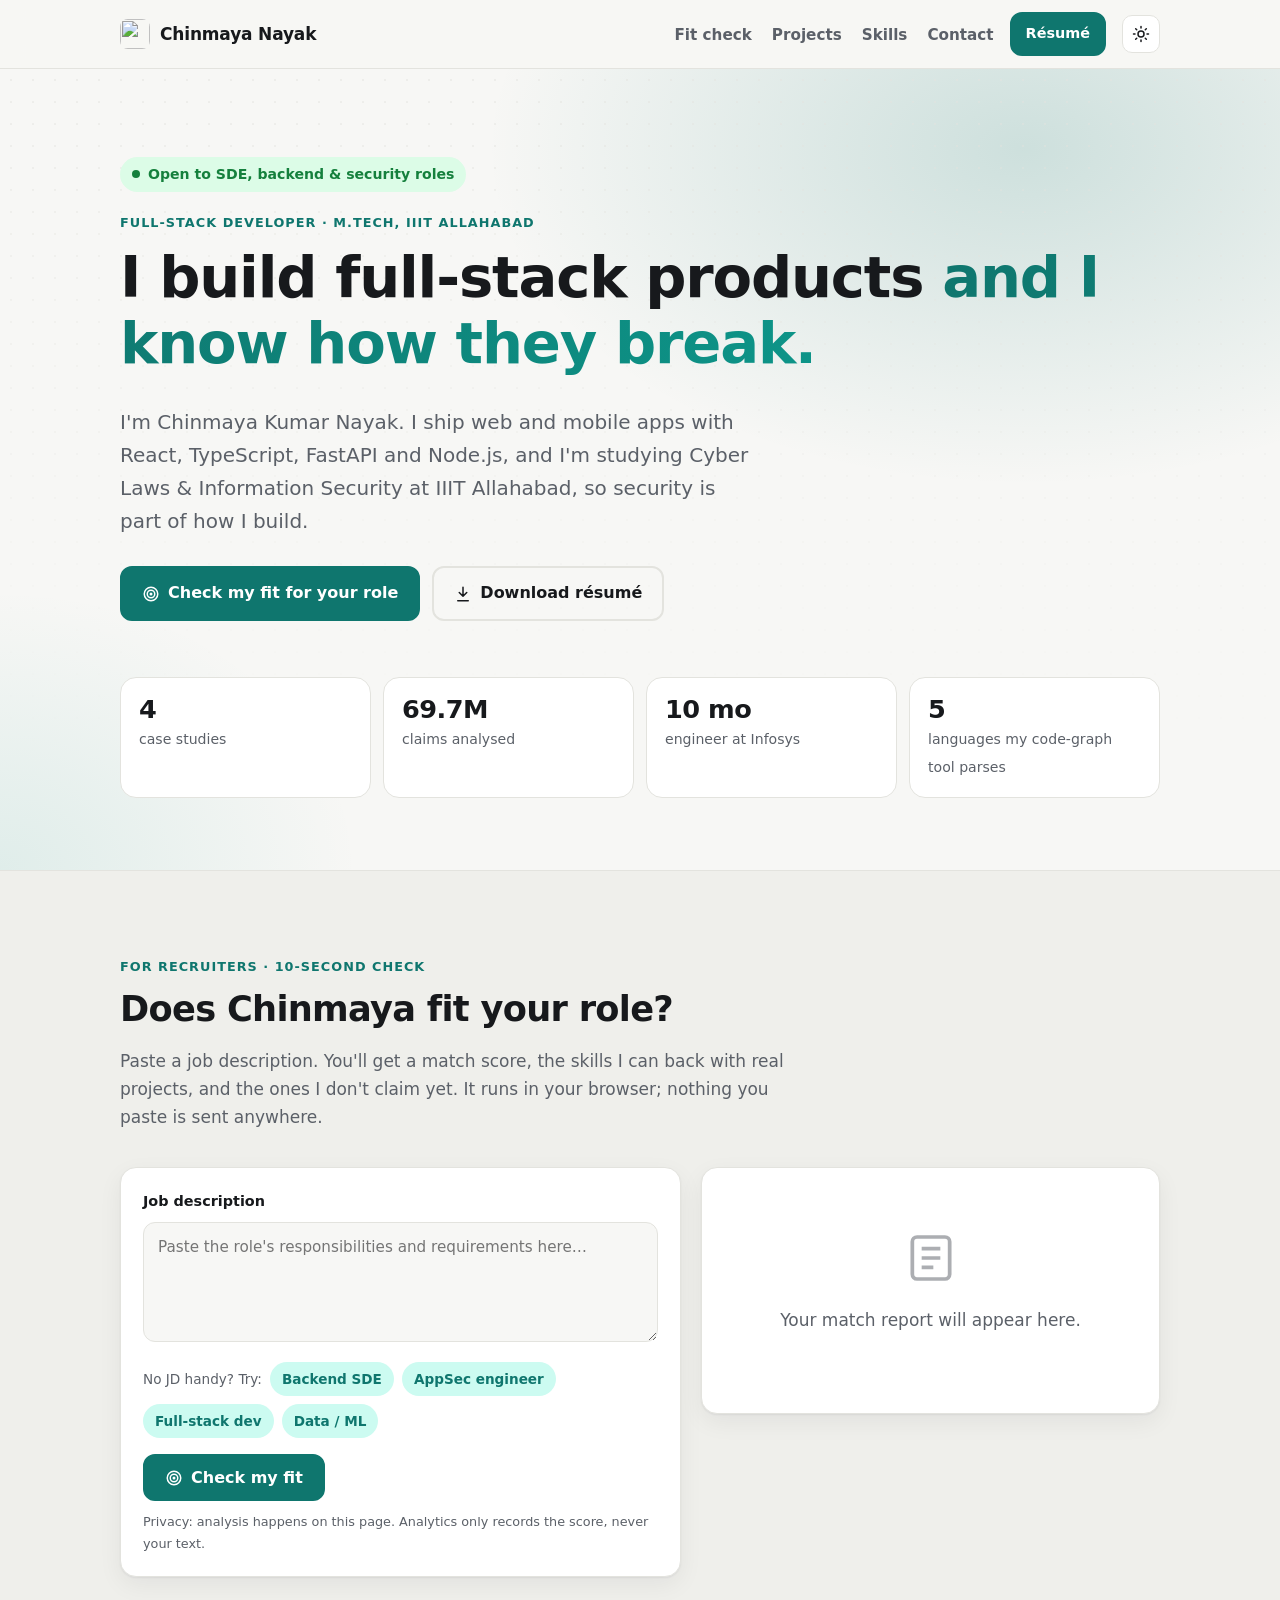
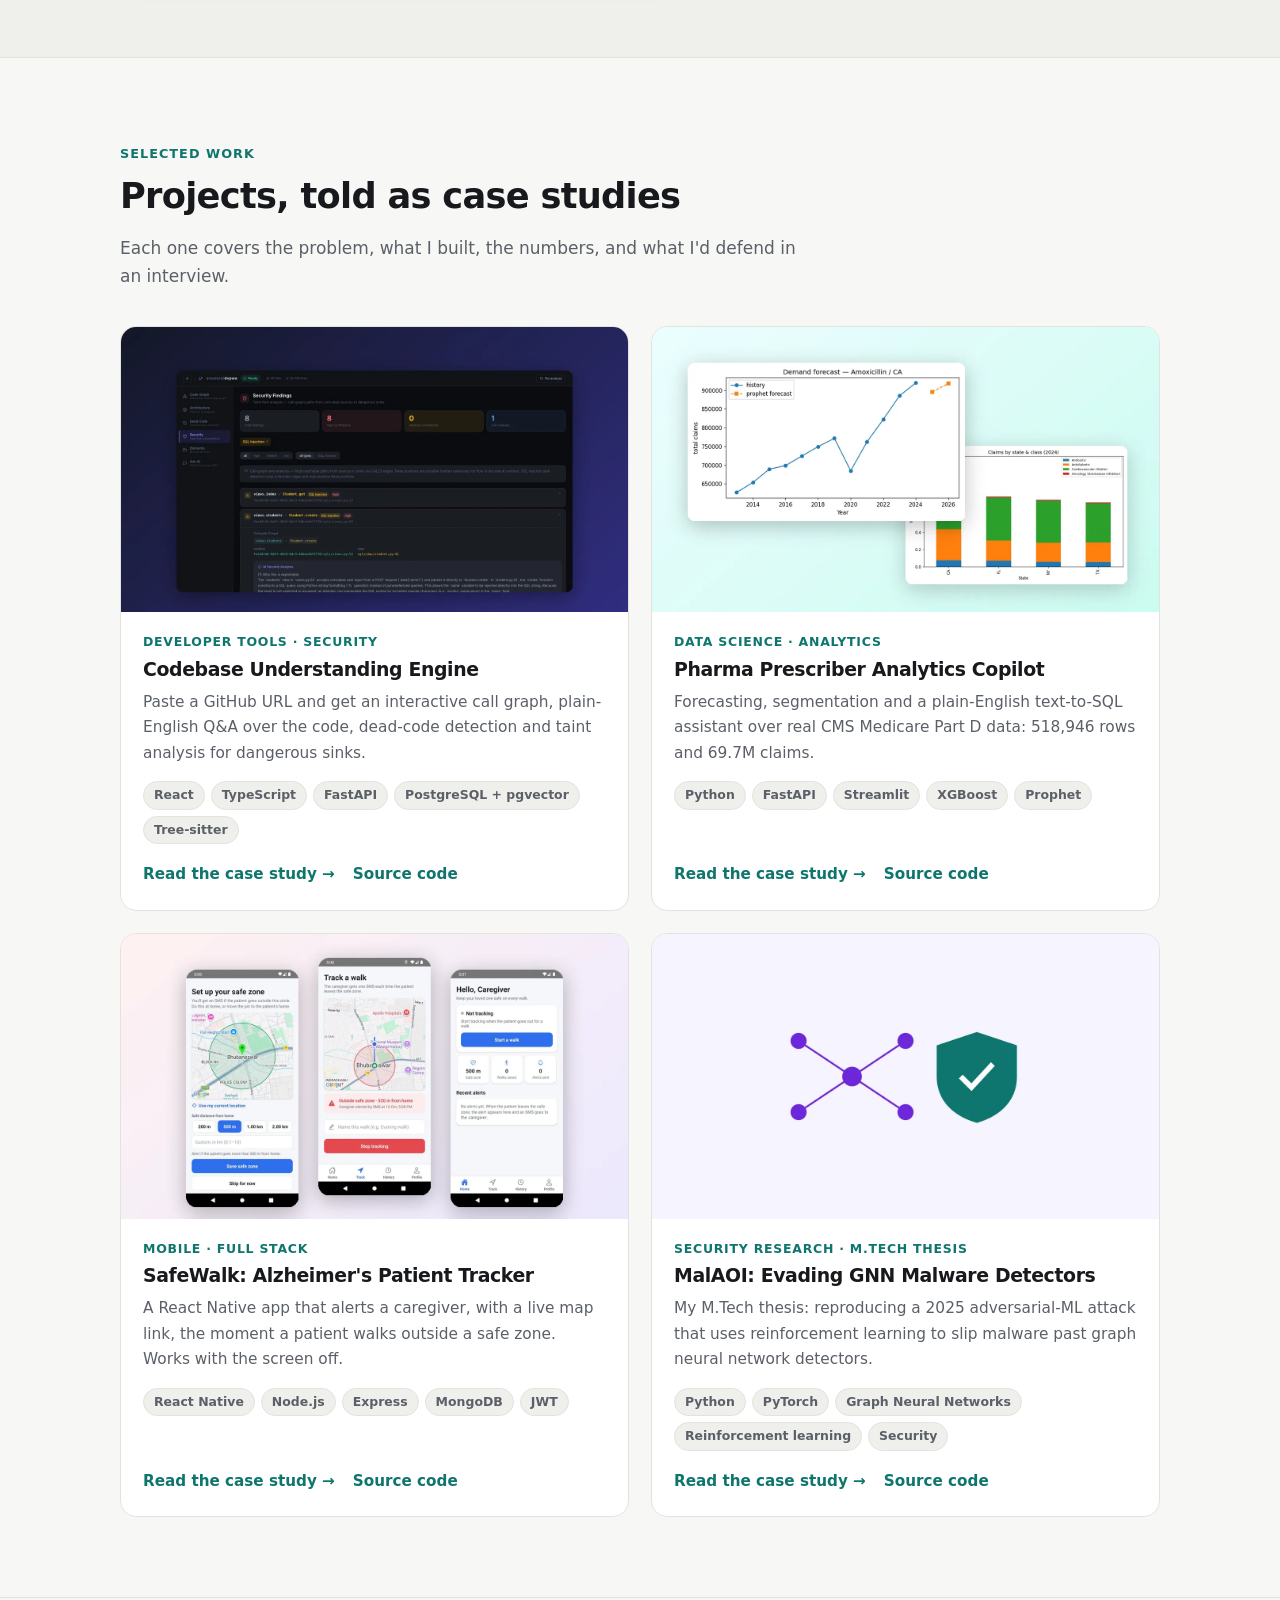
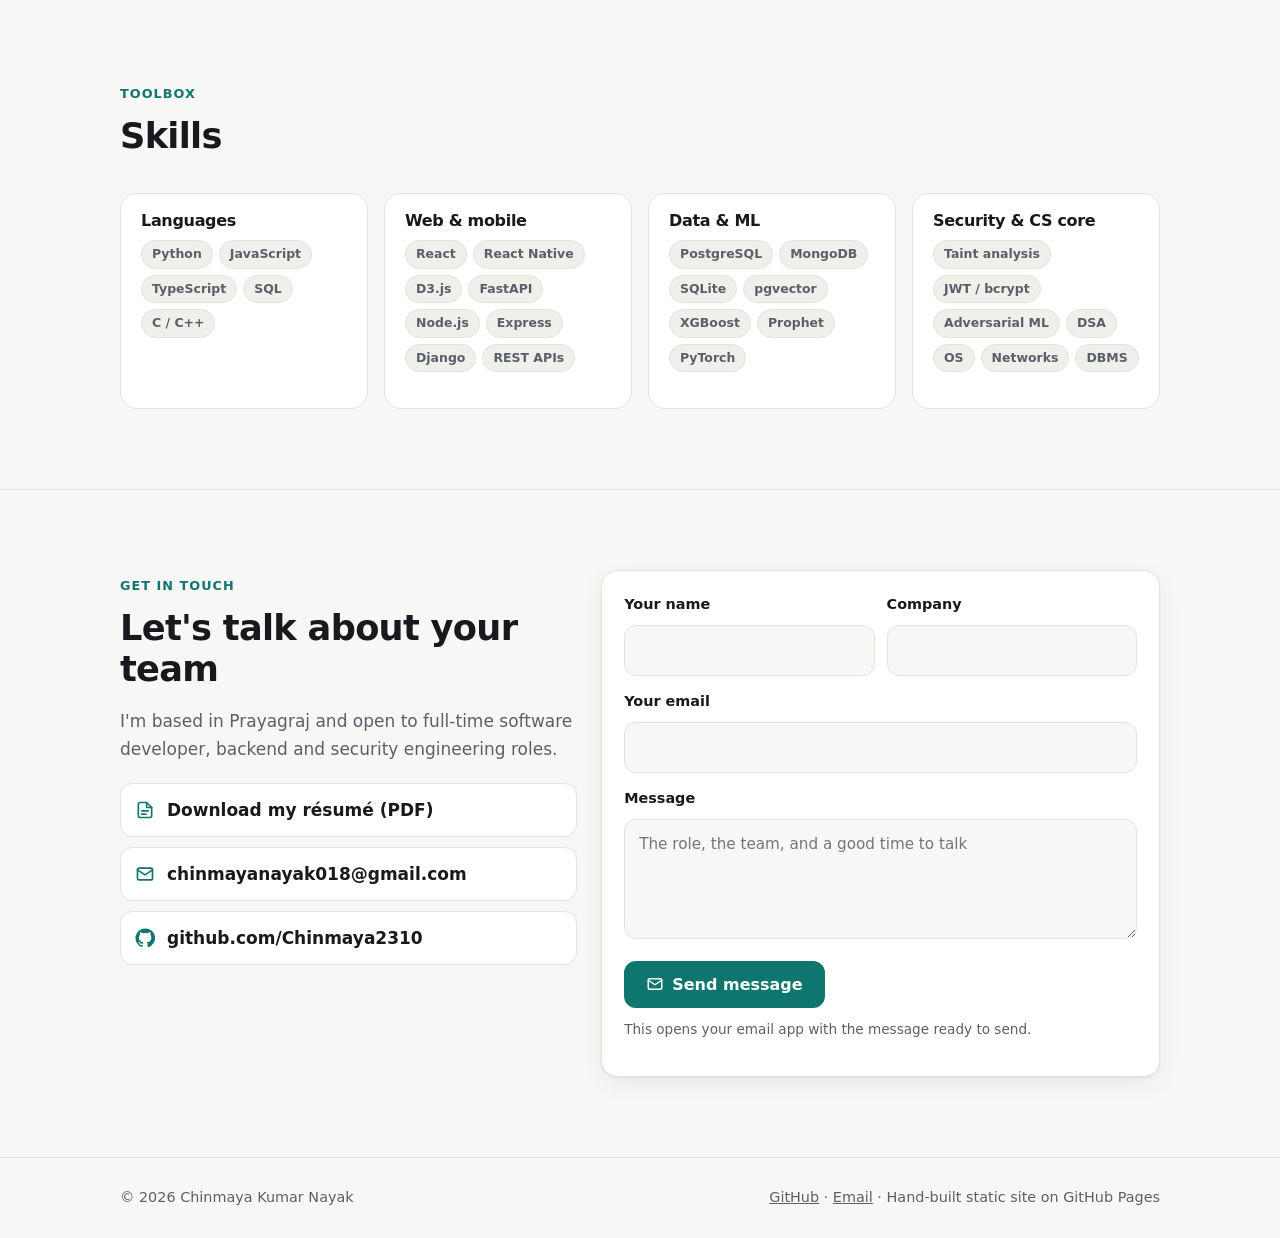
==== index.html @ 97cbc1ea "Redesign portfolio as a recruiting funnel: case studies, JD fit checker, résumé CTAs, GA4 events" ====
<!DOCTYPE html>
<html lang="en">
<head>
  <meta charset="UTF-8">
  <meta name="viewport" content="width=device-width, initial-scale=1">
  <title>Chinmaya Kumar Nayak | Full-Stack Developer (React, FastAPI) & Security Portfolio</title>
  <meta name="description" content="Portfolio of Chinmaya Kumar Nayak, full-stack developer and M.Tech (Information Security) student at IIIT Allahabad. Paste a job description to see how my skills match, then explore project case studies.">
  <meta name="author" content="Chinmaya Kumar Nayak">
  <meta name="robots" content="index, follow">
  <link rel="canonical" href="https://chinmaya2310.github.io/">
  <link rel="icon" href="/assets/favicon.svg" type="image/svg+xml">
  <meta name="theme-color" content="#0f766e">
  <meta property="og:type" content="profile">
  <meta property="og:site_name" content="Chinmaya Kumar Nayak">
  <meta property="og:title" content="Chinmaya Kumar Nayak | Full-Stack Developer (React, FastAPI) & Security Portfolio">
  <meta property="og:description" content="Portfolio of Chinmaya Kumar Nayak, full-stack developer and M.Tech (Information Security) student at IIIT Allahabad. Paste a job description to see how my skills match, then explore project case studies.">
  <meta property="og:url" content="https://chinmaya2310.github.io/">
  <meta property="og:image" content="https://chinmaya2310.github.io/assets/og-image.png">
  <meta property="og:image:width" content="1200">
  <meta property="og:image:height" content="630">
  <meta name="twitter:card" content="summary_large_image">
  <meta name="twitter:title" content="Chinmaya Kumar Nayak | Full-Stack Developer (React, FastAPI) & Security Portfolio">
  <meta name="twitter:description" content="Portfolio of Chinmaya Kumar Nayak, full-stack developer and M.Tech (Information Security) student at IIIT Allahabad. Paste a job description to see how my skills match, then explore project case studies.">
  <meta name="twitter:image" content="https://chinmaya2310.github.io/assets/og-image.png">
  <meta name="google-site-verification" content="30sAjotF1Gglg-_EVpD2LCbYcUsk-VZQFdx3HA7s4Ac">
  <script type="application/ld+json">{"@context": "https://schema.org", "@type": "Person", "@id": "https://chinmaya2310.github.io/#person", "name": "Chinmaya Kumar Nayak", "url": "https://chinmaya2310.github.io/", "image": "https://chinmaya2310.github.io/assets/og-image.png", "jobTitle": "Full-Stack Developer", "email": "mailto:chinmayanayak018@gmail.com", "alumniOf": [{"@type": "CollegeOrUniversity", "name": "Indian Institute of Information Technology, Allahabad"}, {"@type": "CollegeOrUniversity", "name": "New Horizon College of Engineering"}], "worksFor": {"@type": "Organization", "name": "Indian Institute of Information Technology, Allahabad"}, "knowsAbout": ["React", "TypeScript", "React Native", "FastAPI", "Node.js", "PostgreSQL", "MongoDB", "Information Security", "Application Security", "Machine Learning", "Time-series forecasting"], "sameAs": ["https://github.com/Chinmaya2310"]}</script>
  <script type="application/ld+json">{"@context": "https://schema.org", "@type": "WebSite", "name": "Chinmaya Kumar Nayak Portfolio", "url": "https://chinmaya2310.github.io/"}</script>
  <script type="application/ld+json">{"@context": "https://schema.org", "@type": "ItemList", "name": "Projects", "itemListElement": [{"@type": "ListItem", "position": 1, "url": "https://chinmaya2310.github.io/projects/codebase-understanding-engine/", "name": "Codebase Understanding Engine"}, {"@type": "ListItem", "position": 2, "url": "https://chinmaya2310.github.io/projects/pharma-prescriber-copilot/", "name": "Pharma Prescriber Analytics Copilot"}, {"@type": "ListItem", "position": 3, "url": "https://chinmaya2310.github.io/projects/safewalk-alzheimers-tracker/", "name": "SafeWalk: Alzheimer's Patient Tracker"}, {"@type": "ListItem", "position": 4, "url": "https://chinmaya2310.github.io/projects/malaoi-gnn-malware-evasion/", "name": "MalAOI: Evading GNN Malware Detectors"}]}</script>
  <script>try{var t=localStorage.getItem('theme');if(t)document.documentElement.dataset.theme=t}catch(e){}</script>
  <link rel="stylesheet" href="/assets/style.css">
  <!-- Google Analytics 4 -->
  <script async src="https://www.googletagmanager.com/gtag/js?id=G-G5MBDW1E1F"></script>
  <script>window.dataLayer=window.dataLayer||[];function gtag(){dataLayer.push(arguments);}gtag('js',new Date());gtag('config','G-G5MBDW1E1F');</script>
  <script src="/assets/main.js" defer></script>
</head>
<body>
  <a class="skip" href="#main">Skip to content</a>
  <header class="site-header">
    <nav aria-label="Main navigation">
      <a class="brand" href="/"><img src="/assets/avatar.svg" width="30" height="30" alt="">Chinmaya Nayak</a>
      <ul class="nav-links">
        <li><a href="/#fit">Fit check</a></li>
        <li><a href="/#projects">Projects</a></li>
        <li><a href="/#skills">Skills</a></li>
        <li><a href="/#contact">Contact</a></li>
      </ul>
      <a class="btn" href="/assets/Chinmaya_Nayak_Resume.pdf" download data-track="resume_header" style="padding:8px 14px;font-size:.9rem">Résumé</a>
      <button class="theme-toggle" type="button" aria-label="Switch between light and dark theme"><svg class="sun" viewBox="0 0 24 24" fill="none" stroke="currentColor" stroke-width="2" stroke-linecap="round" aria-hidden="true"><circle cx="12" cy="12" r="4"/><path d="M12 2v2M12 20v2M4.9 4.9l1.4 1.4M17.7 17.7l1.4 1.4M2 12h2M20 12h2M4.9 19.1l1.4-1.4M17.7 6.3l1.4-1.4"/></svg><svg class="moon" viewBox="0 0 24 24" fill="none" stroke="currentColor" stroke-width="2" stroke-linecap="round" stroke-linejoin="round" aria-hidden="true"><path d="M21 12.8A9 9 0 1 1 11.2 3a7 7 0 0 0 9.8 9.8z"/></svg></button>
    </nav>
  </header>

  <main id="main">
    <section class="hero">
      <div class="wrap">
        <span class="status">Open to SDE, backend &amp; security roles</span>
        <span class="eyebrow" style="display:block">Full-stack developer · M.Tech, IIIT Allahabad</span>
        <h1>I build full-stack products <span class="hl">and I know how they break.</span></h1>
        <p class="lead">I'm Chinmaya Kumar Nayak. I ship web and mobile apps with React, TypeScript, FastAPI and Node.js, and I'm studying Cyber Laws &amp; Information Security at IIIT Allahabad, so security is part of how I build.</p>
        <div class="cta-row">
          <a class="btn" href="#fit" data-track="cta_hero_fit"><svg viewBox="0 0 24 24" fill="none" stroke="currentColor" stroke-width="2" stroke-linecap="round" aria-hidden="true"><circle cx="12" cy="12" r="9"/><circle cx="12" cy="12" r="5"/><circle cx="12" cy="12" r="1"/></svg>Check my fit for your role</a>
          <a class="btn btn-ghost" href="/assets/Chinmaya_Nayak_Resume.pdf" download data-track="resume_hero"><svg viewBox="0 0 24 24" fill="none" stroke="currentColor" stroke-width="2" stroke-linecap="round" stroke-linejoin="round" aria-hidden="true"><path d="M12 3v12M7 10l5 5 5-5M5 21h14"/></svg>Download résumé</a>
        </div>
        <div class="stats">
          <div class="stat reveal"><b>4</b><span>case studies</span></div>
          <div class="stat reveal"><b>69.7M</b><span>claims analysed</span></div>
          <div class="stat reveal"><b>10 mo</b><span>engineer at Infosys</span></div>
          <div class="stat reveal"><b>5</b><span>languages my code-graph tool parses</span></div>
        </div>
      </div>
    </section>

    <section id="fit" class="section fit" aria-labelledby="fit-title">
      <div class="wrap">
        <div class="section-head reveal">
          <span class="eyebrow">For recruiters · 10-second check</span>
          <h2 id="fit-title">Does Chinmaya fit your role?</h2>
          <p>Paste a job description. You'll get a match score, the skills I can back with real projects, and the ones I don't claim yet. It runs in your browser; nothing you paste is sent anywhere.</p>
        </div>
        <div class="fit-box">
          <form id="fit-form" class="panel reveal">
            <label for="jd">Job description</label>
            <textarea id="jd" name="jd" placeholder="Paste the role's responsibilities and requirements here…"></textarea>
            <div class="samples"><span>No JD handy? Try:</span>
              <button type="button" class="chip-btn" data-sample="backend">Backend SDE</button>
              <button type="button" class="chip-btn" data-sample="security">AppSec engineer</button>
              <button type="button" class="chip-btn" data-sample="fullstack">Full-stack dev</button>
              <button type="button" class="chip-btn" data-sample="data">Data / ML</button>
            </div>
            <button class="btn" type="submit"><svg viewBox="0 0 24 24" fill="none" stroke="currentColor" stroke-width="2" stroke-linecap="round" aria-hidden="true"><circle cx="12" cy="12" r="9"/><circle cx="12" cy="12" r="5"/><circle cx="12" cy="12" r="1"/></svg>Check my fit</button>
            <p class="privacy">Privacy: analysis happens on this page. Analytics only records the score, never your text.</p>
          </form>
          <div id="fit-result" class="panel reveal" aria-live="polite">
            <div class="result-empty"><svg viewBox="0 0 24 24" fill="none" stroke="currentColor" stroke-width="1.6" aria-hidden="true"><rect x="4" y="3" width="16" height="18" rx="2"/><path d="M8 8h8M8 12h8M8 16h5"/></svg><p>Your match report will appear here.</p></div>
          </div>
        </div>
      </div>
    </section>

    <section id="projects" class="section" aria-labelledby="projects-title">
      <div class="wrap">
        <div class="section-head reveal">
          <span class="eyebrow">Selected work</span>
          <h2 id="projects-title">Projects, told as case studies</h2>
          <p>Each one covers the problem, what I built, the numbers, and what I'd defend in an interview.</p>
        </div>
        <div class="grid">
        <article class="card reveal">
          <a class="thumb" href="/projects/codebase-understanding-engine/" tabindex="-1" aria-hidden="true"><img src="/assets/img/cover-cue.webp" width="1280" height="720" loading="lazy" alt=""></a>
          <div class="body">
            <div class="kicker">Developer tools · Security</div>
            <h3><a href="/projects/codebase-understanding-engine/" style="color:inherit;text-decoration:none">Codebase Understanding Engine</a></h3>
            <p>Paste a GitHub URL and get an interactive call graph, plain-English Q&A over the code, dead-code detection and taint analysis for dangerous sinks.</p>
            <ul class="tags"><li>React</li><li>TypeScript</li><li>FastAPI</li><li>PostgreSQL + pgvector</li><li>Tree-sitter</li></ul>
            <div class="links">
              <a href="/projects/codebase-understanding-engine/" data-track="case_study_cue">Read the case study →</a>
              <a href="https://github.com/Chinmaya2310/Codebase-Understanding-Engine" rel="noopener" data-track="project_cue">Source code</a>
            </div>
          </div>
        </article>
        <article class="card reveal">
          <a class="thumb" href="/projects/pharma-prescriber-copilot/" tabindex="-1" aria-hidden="true"><img src="/assets/img/cover-pharma.webp" width="1280" height="720" loading="lazy" alt=""></a>
          <div class="body">
            <div class="kicker">Data science · Analytics</div>
            <h3><a href="/projects/pharma-prescriber-copilot/" style="color:inherit;text-decoration:none">Pharma Prescriber Analytics Copilot</a></h3>
            <p>Forecasting, segmentation and a plain-English text-to-SQL assistant over real CMS Medicare Part D data: 518,946 rows and 69.7M claims.</p>
            <ul class="tags"><li>Python</li><li>FastAPI</li><li>Streamlit</li><li>XGBoost</li><li>Prophet</li></ul>
            <div class="links">
              <a href="/projects/pharma-prescriber-copilot/" data-track="case_study_pharma">Read the case study →</a>
              <a href="https://github.com/Chinmaya2310/pharma-prescriber-copilot" rel="noopener" data-track="project_pharma">Source code</a>
            </div>
          </div>
        </article>
        <article class="card reveal">
          <a class="thumb" href="/projects/safewalk-alzheimers-tracker/" tabindex="-1" aria-hidden="true"><img src="/assets/img/cover-safewalk.webp" width="1280" height="720" loading="lazy" alt=""></a>
          <div class="body">
            <div class="kicker">Mobile · Full stack</div>
            <h3><a href="/projects/safewalk-alzheimers-tracker/" style="color:inherit;text-decoration:none">SafeWalk: Alzheimer's Patient Tracker</a></h3>
            <p>A React Native app that alerts a caregiver, with a live map link, the moment a patient walks outside a safe zone. Works with the screen off.</p>
            <ul class="tags"><li>React Native</li><li>Node.js</li><li>Express</li><li>MongoDB</li><li>JWT</li></ul>
            <div class="links">
              <a href="/projects/safewalk-alzheimers-tracker/" data-track="case_study_safewalk">Read the case study →</a>
              <a href="https://github.com/Chinmaya2310/AlzeimerPatientTracker" rel="noopener" data-track="project_safewalk">Source code</a>
            </div>
          </div>
        </article>
        <article class="card reveal">
          <a class="thumb" href="/projects/malaoi-gnn-malware-evasion/" tabindex="-1" aria-hidden="true"><img src="/assets/img/cover-malaoi.webp" width="1280" height="720" loading="lazy" alt=""></a>
          <div class="body">
            <div class="kicker">Security research · M.Tech thesis</div>
            <h3><a href="/projects/malaoi-gnn-malware-evasion/" style="color:inherit;text-decoration:none">MalAOI: Evading GNN Malware Detectors</a></h3>
            <p>My M.Tech thesis: reproducing a 2025 adversarial-ML attack that uses reinforcement learning to slip malware past graph neural network detectors.</p>
            <ul class="tags"><li>Python</li><li>PyTorch</li><li>Graph Neural Networks</li><li>Reinforcement learning</li><li>Security</li></ul>
            <div class="links">
              <a href="/projects/malaoi-gnn-malware-evasion/" data-track="case_study_malaoi">Read the case study →</a>
              <a href="https://github.com/Chinmaya2310/MalAOI-" rel="noopener" data-track="project_malaoi">Source code</a>
            </div>
          </div>
        </article>
        </div>
      </div>
    </section>

    <section id="skills" class="section" aria-labelledby="skills-title">
      <div class="wrap">
        <div class="section-head reveal">
          <span class="eyebrow">Toolbox</span>
          <h2 id="skills-title">Skills</h2>
        </div>
        <div class="skills">
          <div class="skill reveal"><h3>Languages</h3><ul class="tags"><li>Python</li><li>JavaScript</li><li>TypeScript</li><li>SQL</li><li>C / C++</li></ul></div>
          <div class="skill reveal"><h3>Web &amp; mobile</h3><ul class="tags"><li>React</li><li>React Native</li><li>D3.js</li><li>FastAPI</li><li>Node.js</li><li>Express</li><li>Django</li><li>REST APIs</li></ul></div>
          <div class="skill reveal"><h3>Data &amp; ML</h3><ul class="tags"><li>PostgreSQL</li><li>MongoDB</li><li>SQLite</li><li>pgvector</li><li>XGBoost</li><li>Prophet</li><li>PyTorch</li></ul></div>
          <div class="skill reveal"><h3>Security &amp; CS core</h3><ul class="tags"><li>Taint analysis</li><li>JWT / bcrypt</li><li>Adversarial ML</li><li>DSA</li><li>OS</li><li>Networks</li><li>DBMS</li></ul></div>
        </div>
      </div>
    </section>

    <section id="contact" class="section" aria-labelledby="contact-title">
      <div class="wrap contact-grid">
        <div class="reveal">
          <span class="eyebrow">Get in touch</span>
          <h2 id="contact-title">Let's talk about your team</h2>
          <p class="muted">I'm based in Prayagraj and open to full-time software developer, backend and security engineering roles.</p>
          <ul class="contact-list">
            <li><a href="/assets/Chinmaya_Nayak_Resume.pdf" download data-track="resume_contact"><svg viewBox="0 0 24 24" fill="none" stroke="currentColor" stroke-width="2" stroke-linecap="round" stroke-linejoin="round" aria-hidden="true"><path d="M14 3H6a2 2 0 0 0-2 2v14a2 2 0 0 0 2 2h12a2 2 0 0 0 2-2V9z"/><path d="M14 3v6h6M8 13h8M8 17h5"/></svg>Download my résumé (PDF)</a></li>
            <li><a href="mailto:chinmayanayak018@gmail.com" data-track="contact_email"><svg viewBox="0 0 24 24" fill="none" stroke="currentColor" stroke-width="2" stroke-linecap="round" stroke-linejoin="round" aria-hidden="true"><rect x="3" y="5" width="18" height="14" rx="2"/><path d="m3 7 9 6 9-6"/></svg>chinmayanayak018@gmail.com</a></li>
            <li><a href="https://github.com/Chinmaya2310" rel="noopener" data-track="contact_github"><svg viewBox="0 0 24 24" fill="currentColor" aria-hidden="true"><path d="M12 .5a11.5 11.5 0 0 0-3.6 22.4c.6.1.8-.3.8-.6v-2c-3.2.7-3.9-1.5-3.9-1.5-.5-1.3-1.3-1.7-1.3-1.7-1-.7.1-.7.1-.7 1.2.1 1.8 1.2 1.8 1.2 1 1.8 2.8 1.3 3.5 1 .1-.8.4-1.3.7-1.6-2.6-.3-5.3-1.3-5.3-5.7 0-1.3.5-2.3 1.2-3.1-.1-.3-.5-1.5.1-3.1 0 0 1-.3 3.2 1.2a11 11 0 0 1 5.8 0c2.2-1.5 3.2-1.2 3.2-1.2.6 1.6.2 2.8.1 3.1.8.8 1.2 1.9 1.2 3.1 0 4.4-2.7 5.4-5.3 5.7.4.4.8 1.1.8 2.2v3.2c0 .3.2.7.8.6A11.5 11.5 0 0 0 12 .5z"/></svg>github.com/Chinmaya2310</a></li>
          </ul>
        </div>
        <form id="contact-form" class="panel reveal">
          <div class="row">
            <div class="field"><label for="cf-name">Your name</label><input id="cf-name" name="name" autocomplete="name" required></div>
            <div class="field"><label for="cf-company">Company</label><input id="cf-company" name="company" autocomplete="organization"></div>
          </div>
          <div class="field"><label for="cf-email">Your email</label><input id="cf-email" name="email" type="email" autocomplete="email" required></div>
          <div class="field"><label for="cf-msg">Message</label><textarea id="cf-msg" name="message" required placeholder="The role, the team, and a good time to talk"></textarea></div>
          <button class="btn" type="submit"><svg viewBox="0 0 24 24" fill="none" stroke="currentColor" stroke-width="2" stroke-linecap="round" stroke-linejoin="round" aria-hidden="true"><rect x="3" y="5" width="18" height="14" rx="2"/><path d="m3 7 9 6 9-6"/></svg>Send message</button>
          <p class="form-note">This opens your email app with the message ready to send.</p>
          <p id="thanks" class="thanks">Thanks! Your email app should have opened. If it didn't, write to chinmayanayak018@gmail.com.</p>
        </form>
      </div>
    </section>
  </main>

  <footer class="site-footer">
    <div class="wrap">
      <span>&copy; 2026 Chinmaya Kumar Nayak</span>
      <span><a href="https://github.com/Chinmaya2310" rel="noopener" data-track="contact_github_footer">GitHub</a> · <a href="mailto:chinmayanayak018@gmail.com" data-track="contact_email_footer">Email</a> · Hand-built static site on GitHub Pages</span>
    </div>
  </footer>
</body>
</html>
---- assets/style.css ----
/* ---------- Tokens ---------- */
:root{
  --bg:#f7f7f5;--bg-2:#efefeb;--fg:#17191c;--muted:#5b6068;--card:#ffffff;--line:#e3e3de;
  --accent:#0f766e;--accent-2:#0d9488;--accent-soft:#ccfbf1;--accent-fg:#ffffff;
  --good:#15803d;--good-soft:#dcfce7;--warn:#b45309;--warn-soft:#fef3c7;
  --shadow:0 1px 2px rgba(16,24,40,.06),0 8px 24px rgba(16,24,40,.06);
  --radius:16px;--max:1080px;
  color-scheme:light;
}
@media (prefers-color-scheme:dark){
  :root:not([data-theme="light"]){
    --bg:#0d1012;--bg-2:#14181b;--fg:#eef1f2;--muted:#9aa3a8;--card:#161b1e;--line:#262d31;
    --accent:#2dd4bf;--accent-2:#5eead4;--accent-soft:#0f3a36;--accent-fg:#042f2e;
    --good:#4ade80;--good-soft:#12301e;--warn:#fbbf24;--warn-soft:#3a2a0c;
    --shadow:0 1px 2px rgba(0,0,0,.4),0 8px 24px rgba(0,0,0,.35);
    color-scheme:dark;
  }
}
:root[data-theme="dark"]{
  --bg:#0d1012;--bg-2:#14181b;--fg:#eef1f2;--muted:#9aa3a8;--card:#161b1e;--line:#262d31;
  --accent:#2dd4bf;--accent-2:#5eead4;--accent-soft:#0f3a36;--accent-fg:#042f2e;
  --good:#4ade80;--good-soft:#12301e;--warn:#fbbf24;--warn-soft:#3a2a0c;
  --shadow:0 1px 2px rgba(0,0,0,.4),0 8px 24px rgba(0,0,0,.35);
  color-scheme:dark;
}

/* ---------- Base ---------- */
*{box-sizing:border-box}
html{scroll-behavior:smooth;scroll-padding-top:72px}
body{margin:0;background:var(--bg);color:var(--fg);font:17px/1.65 ui-sans-serif,system-ui,-apple-system,"Segoe UI",Roboto,sans-serif;-webkit-font-smoothing:antialiased;overflow-x:hidden}
img{max-width:100%;height:auto;display:block}
a{color:var(--accent)}
h1,h2,h3{line-height:1.15;letter-spacing:-.02em;margin:0 0 .5em}
h1{font-size:clamp(2.1rem,6vw,3.6rem);font-weight:800}
h2{font-size:clamp(1.6rem,3.6vw,2.2rem);font-weight:750}
h3{font-size:1.18rem;font-weight:700}
p{margin:0 0 1em}
.skip{position:absolute;left:-999px}.skip:focus{left:16px;top:8px;background:var(--card);padding:8px;z-index:99}
.wrap{max-width:var(--max);margin:auto;padding:0 20px}
.eyebrow{display:inline-block;font-size:.8rem;font-weight:700;letter-spacing:.08em;text-transform:uppercase;color:var(--accent);margin-bottom:12px}
.muted{color:var(--muted)}

/* ---------- Header ---------- */
.site-header{position:sticky;top:0;z-index:20;background:color-mix(in srgb,var(--bg) 82%,transparent);backdrop-filter:saturate(1.4) blur(12px);-webkit-backdrop-filter:saturate(1.4) blur(12px);border-bottom:1px solid var(--line)}
.site-header nav{max-width:var(--max);margin:auto;padding:12px 20px;display:flex;align-items:center;gap:16px}
.brand{font-weight:800;text-decoration:none;color:var(--fg);letter-spacing:-.01em;margin-right:auto;display:flex;align-items:center;gap:10px}
.brand img{width:30px;height:30px;border-radius:8px}
.nav-links{list-style:none;margin:0;padding:0;display:flex;gap:4px 20px;flex-wrap:wrap}
.nav-links a{text-decoration:none;color:var(--muted);font-weight:550;font-size:.95rem}
.nav-links a:hover{color:var(--fg)}
.theme-toggle{border:1px solid var(--line);background:var(--card);color:var(--fg);width:38px;height:38px;border-radius:10px;cursor:pointer;display:grid;place-items:center;flex:none}
.theme-toggle svg{width:18px;height:18px}
.theme-toggle .moon{display:none}
:root[data-theme="dark"] .theme-toggle .sun{display:none}
:root[data-theme="dark"] .theme-toggle .moon{display:block}
@media (max-width:720px){.nav-links{display:none}}

/* ---------- Buttons ---------- */
.btn{display:inline-flex;align-items:center;gap:8px;padding:12px 20px;border-radius:12px;background:var(--accent);color:var(--accent-fg);text-decoration:none;font-weight:650;font-size:1rem;border:2px solid var(--accent);cursor:pointer;transition:transform .15s ease,box-shadow .15s ease;font-family:inherit}
.btn:hover{transform:translateY(-1px);box-shadow:var(--shadow)}
.btn-ghost{background:transparent;color:var(--fg);border-color:var(--line)}
.btn-ghost:hover{border-color:var(--accent);color:var(--accent)}
.btn svg{width:18px;height:18px}

/* ---------- Hero ---------- */
.hero{position:relative;padding:88px 0 72px;overflow:hidden}
.hero::before{content:"";position:absolute;inset:0;z-index:-1;
  background:radial-gradient(60% 60% at 80% 10%,color-mix(in srgb,var(--accent) 18%,transparent),transparent 70%),
             radial-gradient(40% 50% at 0% 100%,color-mix(in srgb,var(--accent-2) 10%,transparent),transparent 70%);}
.hero::after{content:"";position:absolute;inset:0;z-index:-1;opacity:.5;
  background-image:radial-gradient(var(--line) 1px,transparent 1px);background-size:22px 22px;
  -webkit-mask-image:linear-gradient(to bottom,#000,transparent 85%);mask-image:linear-gradient(to bottom,#000,transparent 85%)}
.hero h1 .hl{background:linear-gradient(90deg,var(--accent),var(--accent-2));-webkit-background-clip:text;background-clip:text;color:transparent}
.hero .lead{font-size:clamp(1.05rem,2.2vw,1.25rem);color:var(--muted);max-width:640px;margin-bottom:28px}
.cta-row{display:flex;flex-wrap:wrap;gap:12px}
.status{display:inline-flex;align-items:center;gap:8px;font-size:.88rem;font-weight:600;color:var(--good);background:var(--good-soft);padding:6px 12px;border-radius:999px;margin-bottom:20px}
.status::before{content:"";width:8px;height:8px;border-radius:50%;background:currentColor;box-shadow:0 0 0 0 currentColor;animation:pulse 2s infinite}
@keyframes pulse{0%{box-shadow:0 0 0 0 color-mix(in srgb,var(--good) 60%,transparent)}70%{box-shadow:0 0 0 8px transparent}100%{box-shadow:0 0 0 0 transparent}}
.stats{display:grid;grid-template-columns:repeat(4,1fr);gap:12px;margin-top:56px}
.stat{background:var(--card);border:1px solid var(--line);border-radius:var(--radius);padding:16px 18px}
.stat b{display:block;font-size:1.6rem;letter-spacing:-.02em;line-height:1.2}
.stat span{font-size:.88rem;color:var(--muted)}
@media (max-width:720px){.stats{grid-template-columns:repeat(2,1fr)}.hero{padding:56px 0 48px}}

/* ---------- Sections ---------- */
.section{padding:80px 0;border-top:1px solid var(--line)}
.section-head{max-width:680px;margin-bottom:36px}
.section-head p{color:var(--muted)}

/* ---------- Fit checker ---------- */
.fit{background:var(--bg-2)}
.fit-box{display:grid;grid-template-columns:1.1fr .9fr;gap:20px;align-items:start}
@media (max-width:860px){.fit-box{grid-template-columns:1fr}}
.panel{background:var(--card);border:1px solid var(--line);border-radius:var(--radius);padding:22px;box-shadow:var(--shadow)}
.panel label{font-weight:650;display:block;margin-bottom:8px}
textarea,input{width:100%;font:inherit;font-size:.95rem;color:var(--fg);background:var(--bg);border:1px solid var(--line);border-radius:12px;padding:12px 14px;resize:vertical}
textarea:focus,input:focus{outline:2px solid var(--accent);outline-offset:1px;border-color:transparent}
textarea{min-height:220px}
.samples{display:flex;flex-wrap:wrap;gap:8px;margin:12px 0 16px;align-items:center}
.samples span{font-size:.85rem;color:var(--muted)}
.chip-btn{font:inherit;font-size:.85rem;font-weight:600;background:var(--accent-soft);color:var(--accent);border:0;border-radius:999px;padding:6px 12px;cursor:pointer}
.chip-btn:hover{filter:brightness(.96)}
.result-empty{color:var(--muted);text-align:center;padding:40px 12px}
.result-empty svg{width:56px;height:56px;margin:0 auto 12px;opacity:.5}
.score{display:flex;align-items:center;gap:18px;margin-bottom:18px}
.ring{--p:0;width:108px;height:108px;border-radius:50%;flex:none;display:grid;place-items:center;
  background:conic-gradient(var(--accent) calc(var(--p)*1%),var(--line) 0);transition:--p 1s}
.ring::before{content:attr(data-label);width:84px;height:84px;border-radius:50%;background:var(--card);display:grid;place-items:center;font-size:1.6rem;font-weight:800;letter-spacing:-.02em}
.score h3{margin:0 0 4px}
.score p{margin:0;color:var(--muted);font-size:.95rem}
.match-list{list-style:none;padding:0;margin:0 0 14px;display:grid;gap:8px}
.match-list li{border:1px solid var(--line);border-radius:12px;padding:10px 12px;font-size:.92rem}
.match-list b{color:var(--good)}
.match-list a{font-weight:600;text-decoration:none}
.chips{display:flex;flex-wrap:wrap;gap:6px;margin:6px 0 16px}
.chip{font-size:.8rem;font-weight:600;padding:4px 10px;border-radius:999px;background:var(--warn-soft);color:var(--warn)}
.fit-cta{border-top:1px solid var(--line);padding-top:16px;display:flex;flex-wrap:wrap;gap:10px;align-items:center}
.fit-cta p{width:100%;margin:0 0 4px;font-weight:600}
.privacy{font-size:.8rem;color:var(--muted);margin:10px 0 0}

/* ---------- Project cards ---------- */
.grid{display:grid;grid-template-columns:repeat(2,1fr);gap:22px}
@media (max-width:760px){.grid{grid-template-columns:1fr}}
.card{background:var(--card);border:1px solid var(--line);border-radius:var(--radius);overflow:hidden;display:flex;flex-direction:column;transition:transform .2s ease,box-shadow .2s ease,border-color .2s}
.card:hover{transform:translateY(-3px);box-shadow:var(--shadow);border-color:color-mix(in srgb,var(--accent) 40%,var(--line))}
.card .thumb{aspect-ratio:16/9;overflow:hidden;background:var(--bg-2)}
.card .thumb img{width:100%;height:100%;object-fit:cover;transition:transform .5s ease}
.card:hover .thumb img{transform:scale(1.03)}
.card .body{padding:20px 22px 22px;display:flex;flex-direction:column;flex:1}
.card .kicker{font-size:.78rem;font-weight:700;color:var(--accent);text-transform:uppercase;letter-spacing:.06em;margin-bottom:6px}
.card p{color:var(--muted);font-size:.96rem}
.tags{display:flex;flex-wrap:wrap;gap:6px;margin:0 0 18px;padding:0;list-style:none}
.tags li{font-size:.78rem;font-weight:600;background:var(--bg-2);border:1px solid var(--line);border-radius:999px;padding:3px 10px;color:var(--muted)}
.card .links{margin-top:auto;display:flex;gap:18px;flex-wrap:wrap;font-weight:650;font-size:.95rem}
.card .links a{text-decoration:none}
.card .links a:hover{text-decoration:underline}

/* ---------- Skills ---------- */
.skills{display:grid;grid-template-columns:repeat(auto-fit,minmax(230px,1fr));gap:16px}
.skill{background:var(--card);border:1px solid var(--line);border-radius:var(--radius);padding:18px 20px}
.skill h3{font-size:1rem;margin-bottom:10px}

/* ---------- Contact ---------- */
.contact-grid{display:grid;grid-template-columns:.9fr 1.1fr;gap:24px;align-items:start}
@media (max-width:860px){.contact-grid{grid-template-columns:1fr}}
.contact-list{list-style:none;padding:0;margin:20px 0 0;display:grid;gap:10px}
.contact-list a{display:flex;align-items:center;gap:12px;text-decoration:none;color:var(--fg);font-weight:600;background:var(--card);border:1px solid var(--line);border-radius:12px;padding:12px 14px}
.contact-list a:hover{border-color:var(--accent)}
.contact-list svg{width:20px;height:20px;color:var(--accent);flex:none}
form .row{display:grid;grid-template-columns:1fr 1fr;gap:12px}
@media (max-width:520px){form .row{grid-template-columns:1fr}}
form label{font-size:.9rem;font-weight:600;display:block;margin:0 0 6px}
form .field{margin-bottom:14px}
form textarea{min-height:120px}
.form-note{font-size:.85rem;color:var(--muted);margin-top:10px}
.thanks{display:none;background:var(--good-soft);color:var(--good);border-radius:12px;padding:12px 14px;font-weight:600;margin-top:12px}

/* ---------- Footer ---------- */
.site-footer{border-top:1px solid var(--line);color:var(--muted);font-size:.9rem;padding:28px 0}
.site-footer .wrap{display:flex;flex-wrap:wrap;gap:8px 24px;justify-content:space-between}
.site-footer a{color:var(--muted)}

/* ---------- Case study pages ---------- */
.crumbs{font-size:.88rem;color:var(--muted);padding-top:28px}
.crumbs a{color:var(--muted);text-decoration:none}.crumbs a:hover{color:var(--accent)}
.cs-hero{padding:28px 0 36px}
.cs-hero .lead{font-size:1.2rem;color:var(--muted);max-width:720px}
.facts{display:grid;grid-template-columns:repeat(auto-fit,minmax(170px,1fr));gap:12px;margin:28px 0 0}
.facts div{background:var(--card);border:1px solid var(--line);border-radius:12px;padding:12px 14px}
.facts dt{font-size:.78rem;text-transform:uppercase;letter-spacing:.06em;color:var(--muted);font-weight:700}
.facts dd{margin:2px 0 0;font-weight:600}
.cs-cover{border-radius:var(--radius);overflow:hidden;border:1px solid var(--line);box-shadow:var(--shadow);margin-bottom:12px}
.prose{max-width:740px}
.prose h2{font-size:1.55rem;margin-top:52px}
.prose ul{padding-left:1.2em}.prose li{margin-bottom:.4em}
.prose code{font-size:.88em;background:var(--bg-2);border:1px solid var(--line);padding:1px 6px;border-radius:6px}
figure{margin:28px 0}
figure img{border-radius:12px;border:1px solid var(--line);background:#fff}
figcaption{font-size:.88rem;color:var(--muted);margin-top:8px}
.phones{display:grid;grid-template-columns:repeat(3,1fr);gap:14px}
.phones img{border-radius:18px}
.numbers{display:grid;grid-template-columns:repeat(auto-fit,minmax(150px,1fr));gap:12px;margin:20px 0}
.numbers div{background:var(--accent-soft);border-radius:12px;padding:14px 16px}
.numbers b{display:block;font-size:1.5rem;color:var(--accent);letter-spacing:-.02em}
.numbers span{font-size:.85rem;color:var(--fg)}
.callout{background:var(--card);border:1px solid var(--line);border-left:4px solid var(--accent);border-radius:12px;padding:14px 18px;margin:20px 0}
.cs-cta{margin:64px 0 24px;background:linear-gradient(135deg,var(--accent),var(--accent-2));color:var(--accent-fg);border-radius:20px;padding:32px}
.cs-cta h2{margin:0 0 8px;font-size:1.6rem}
.cs-cta p{opacity:.9}
.cs-cta .btn{background:var(--accent-fg);color:var(--accent);border-color:var(--accent-fg)}
.cs-cta .btn-ghost{background:transparent;color:var(--accent-fg);border-color:color-mix(in srgb,var(--accent-fg) 50%,transparent)}
.pager{display:grid;grid-template-columns:1fr 1fr;gap:14px;margin:24px 0 64px}
.pager a{background:var(--card);border:1px solid var(--line);border-radius:12px;padding:14px 16px;text-decoration:none;color:var(--fg);font-weight:650}
.pager a span{display:block;font-size:.8rem;color:var(--muted);font-weight:600}
.pager a:last-child{text-align:right}
.pager a:hover{border-color:var(--accent)}

/* ---------- Reveal on scroll ---------- */
.js .reveal{opacity:0;transform:translateY(18px);transition:opacity .6s ease,transform .6s ease}
.js .reveal.in{opacity:1;transform:none}
@media (prefers-reduced-motion:reduce){
  html{scroll-behavior:auto}
  .js .reveal{opacity:1;transform:none;transition:none}
  .status::before{animation:none}
  .card,.card .thumb img,.btn{transition:none}
}
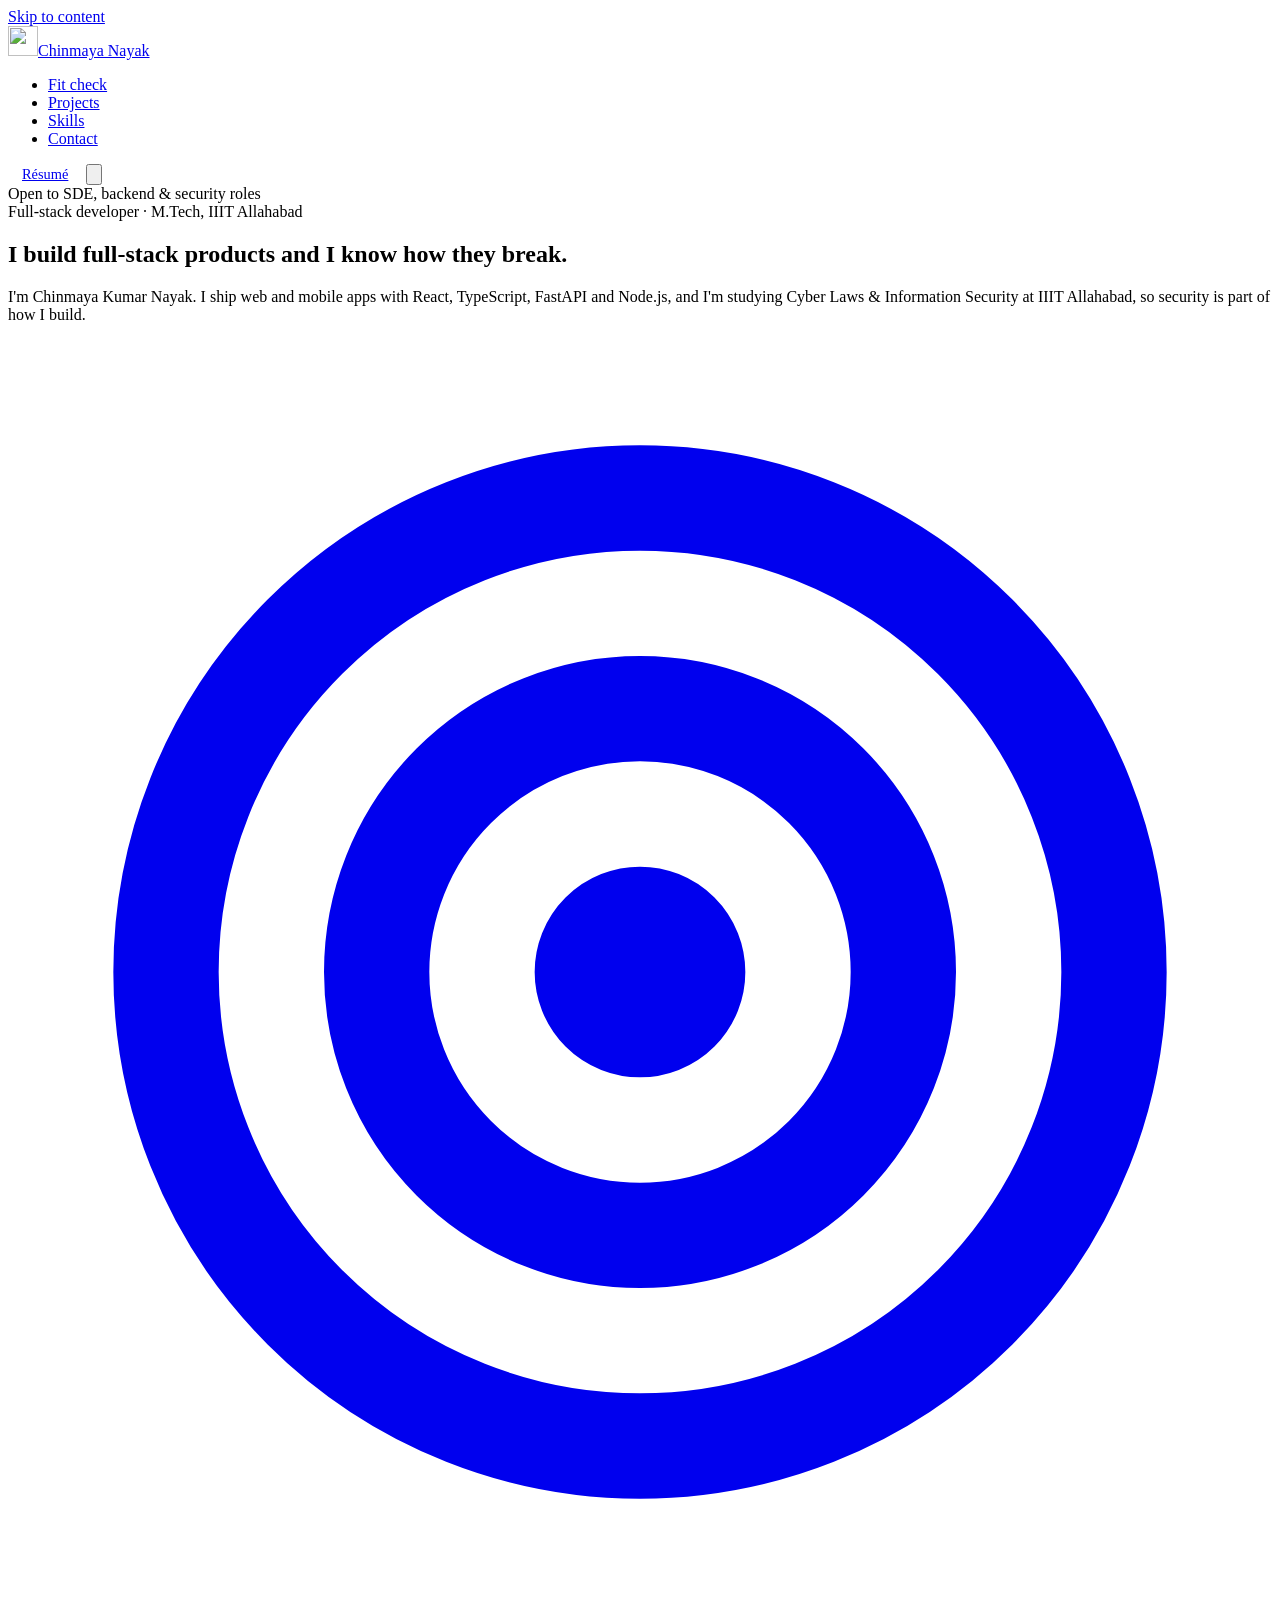
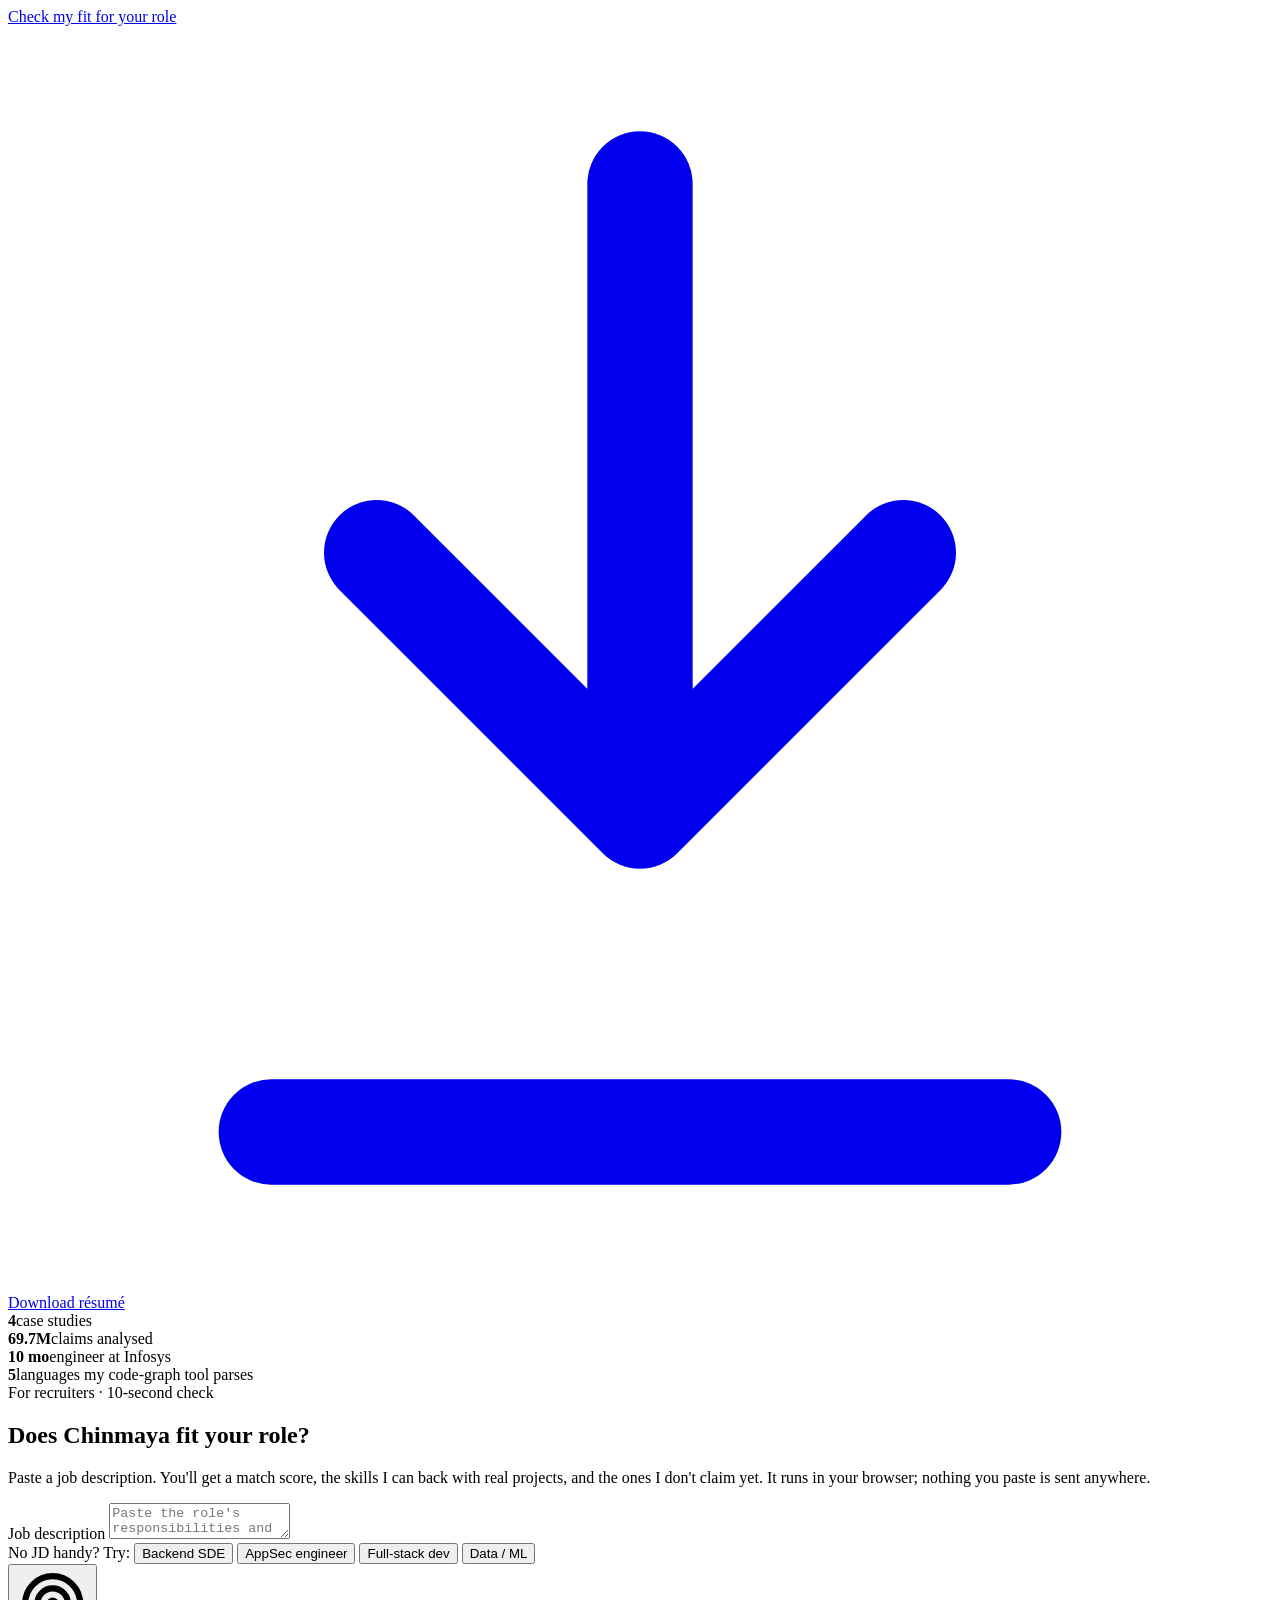
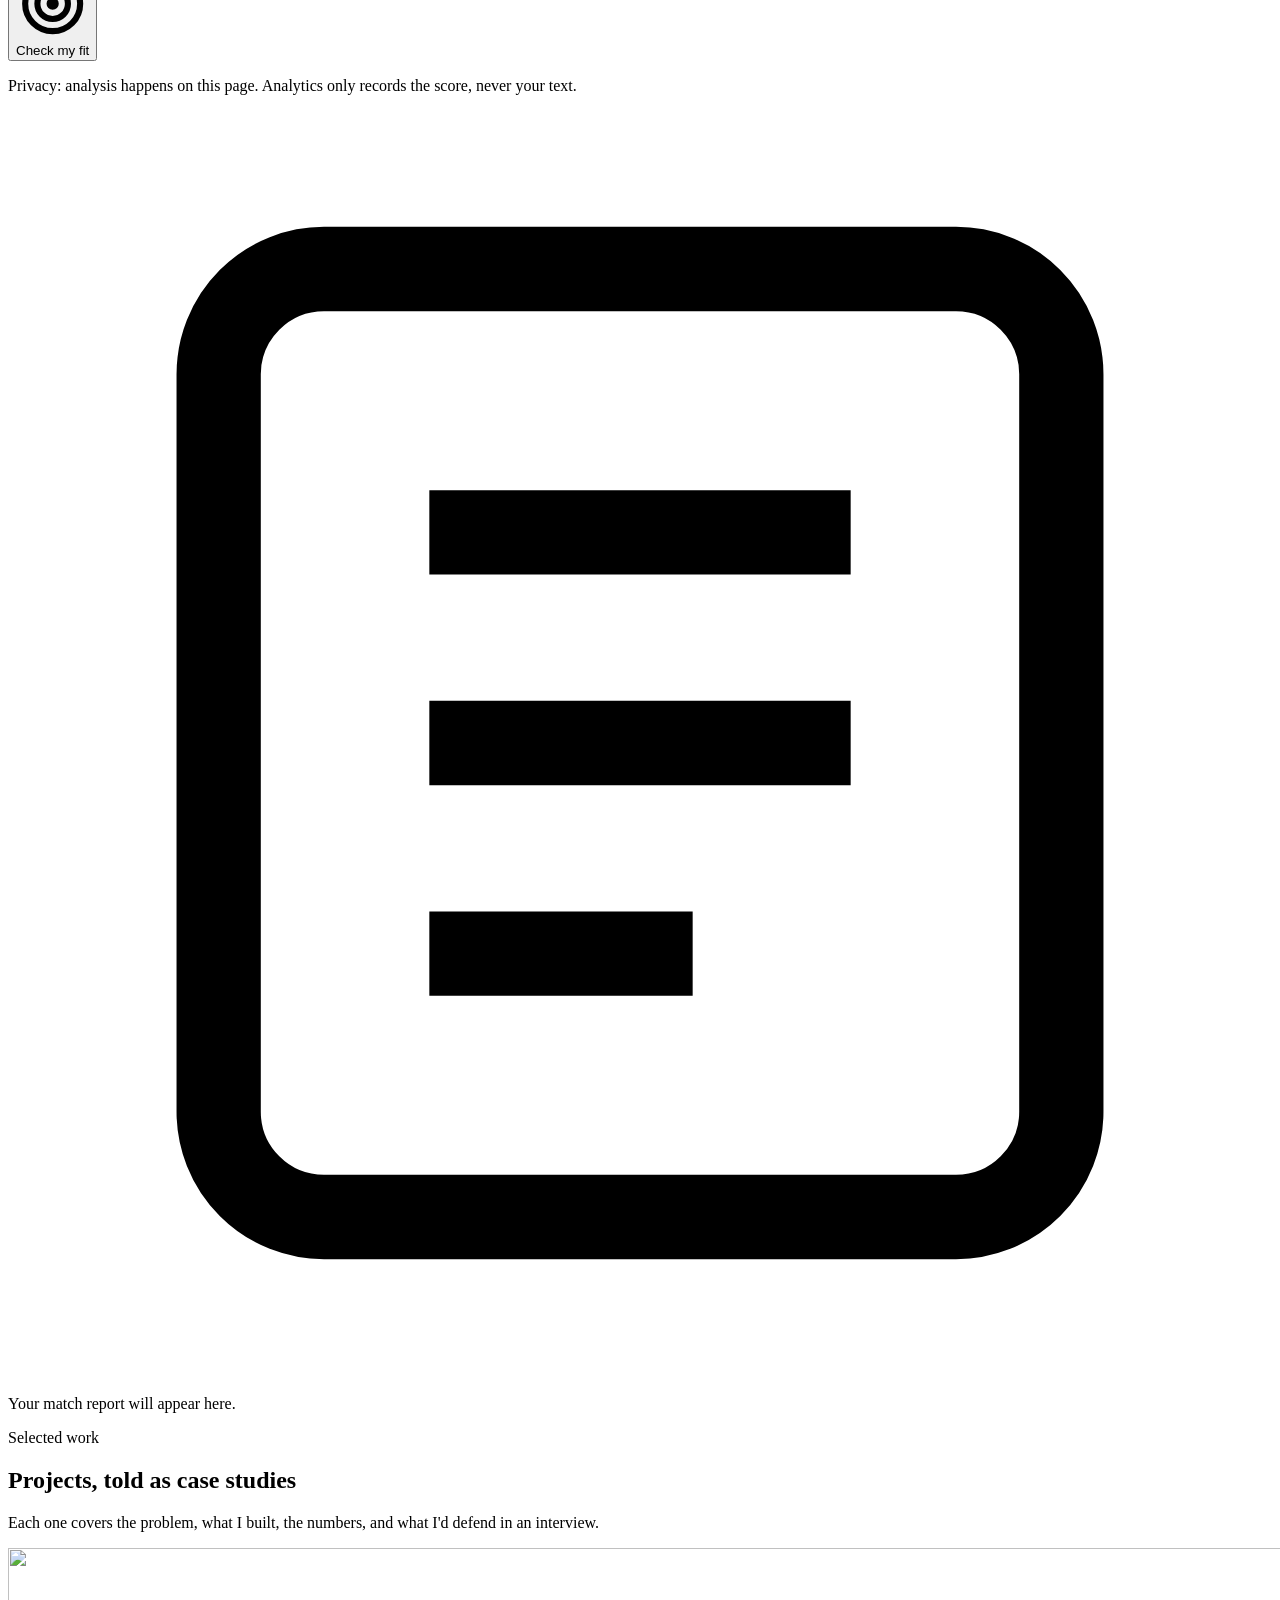
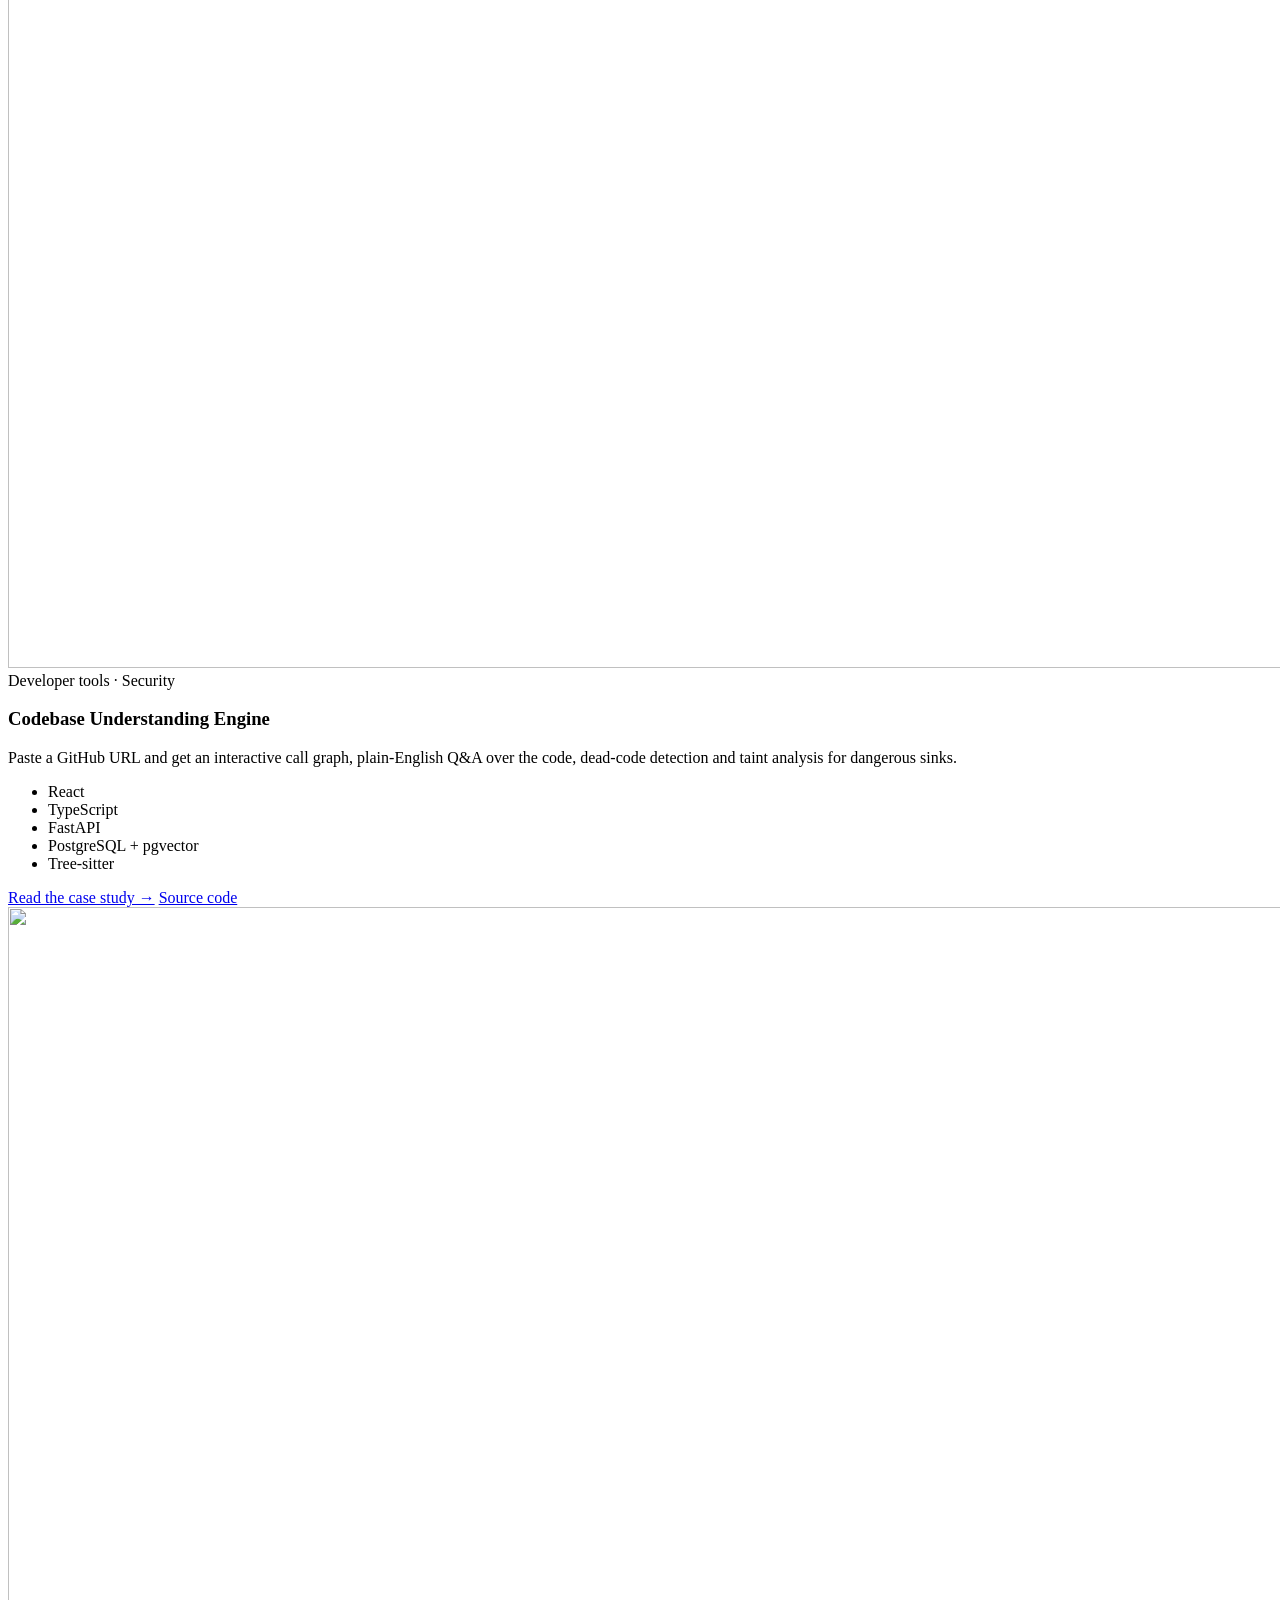
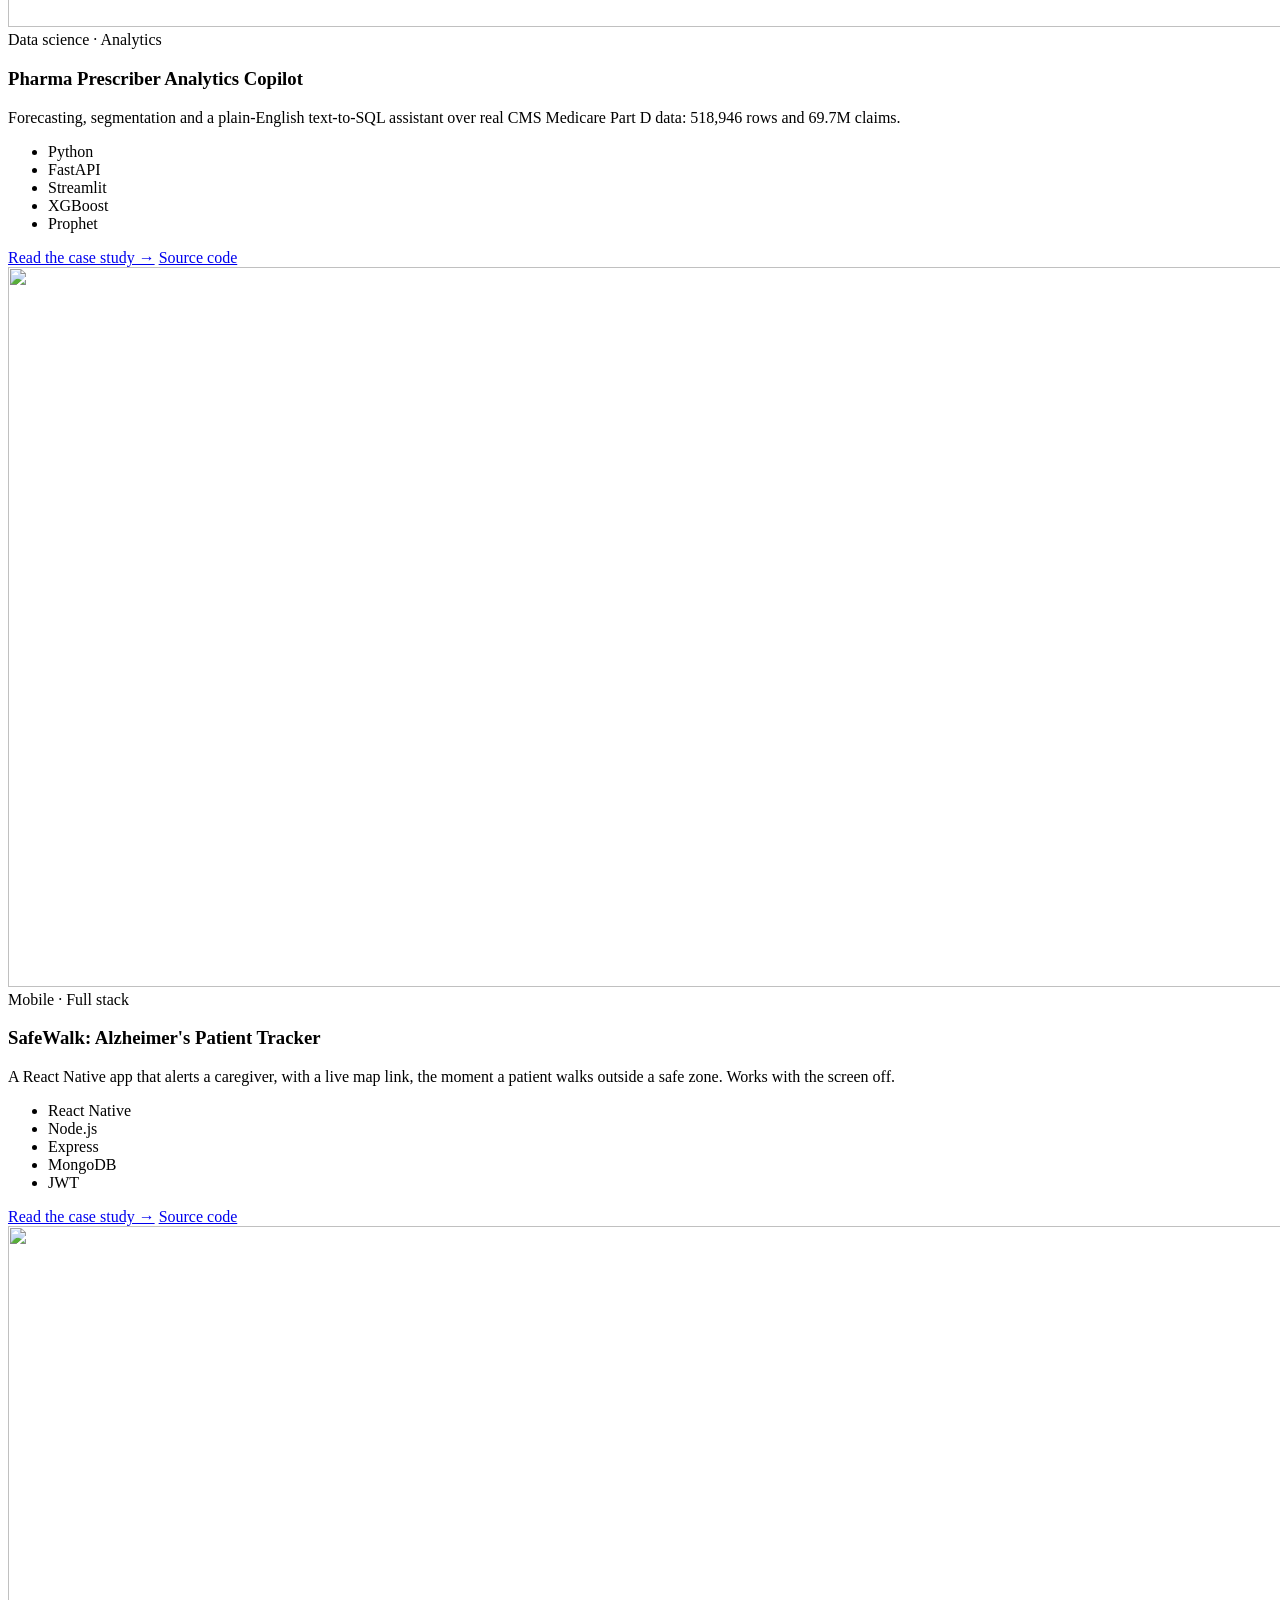
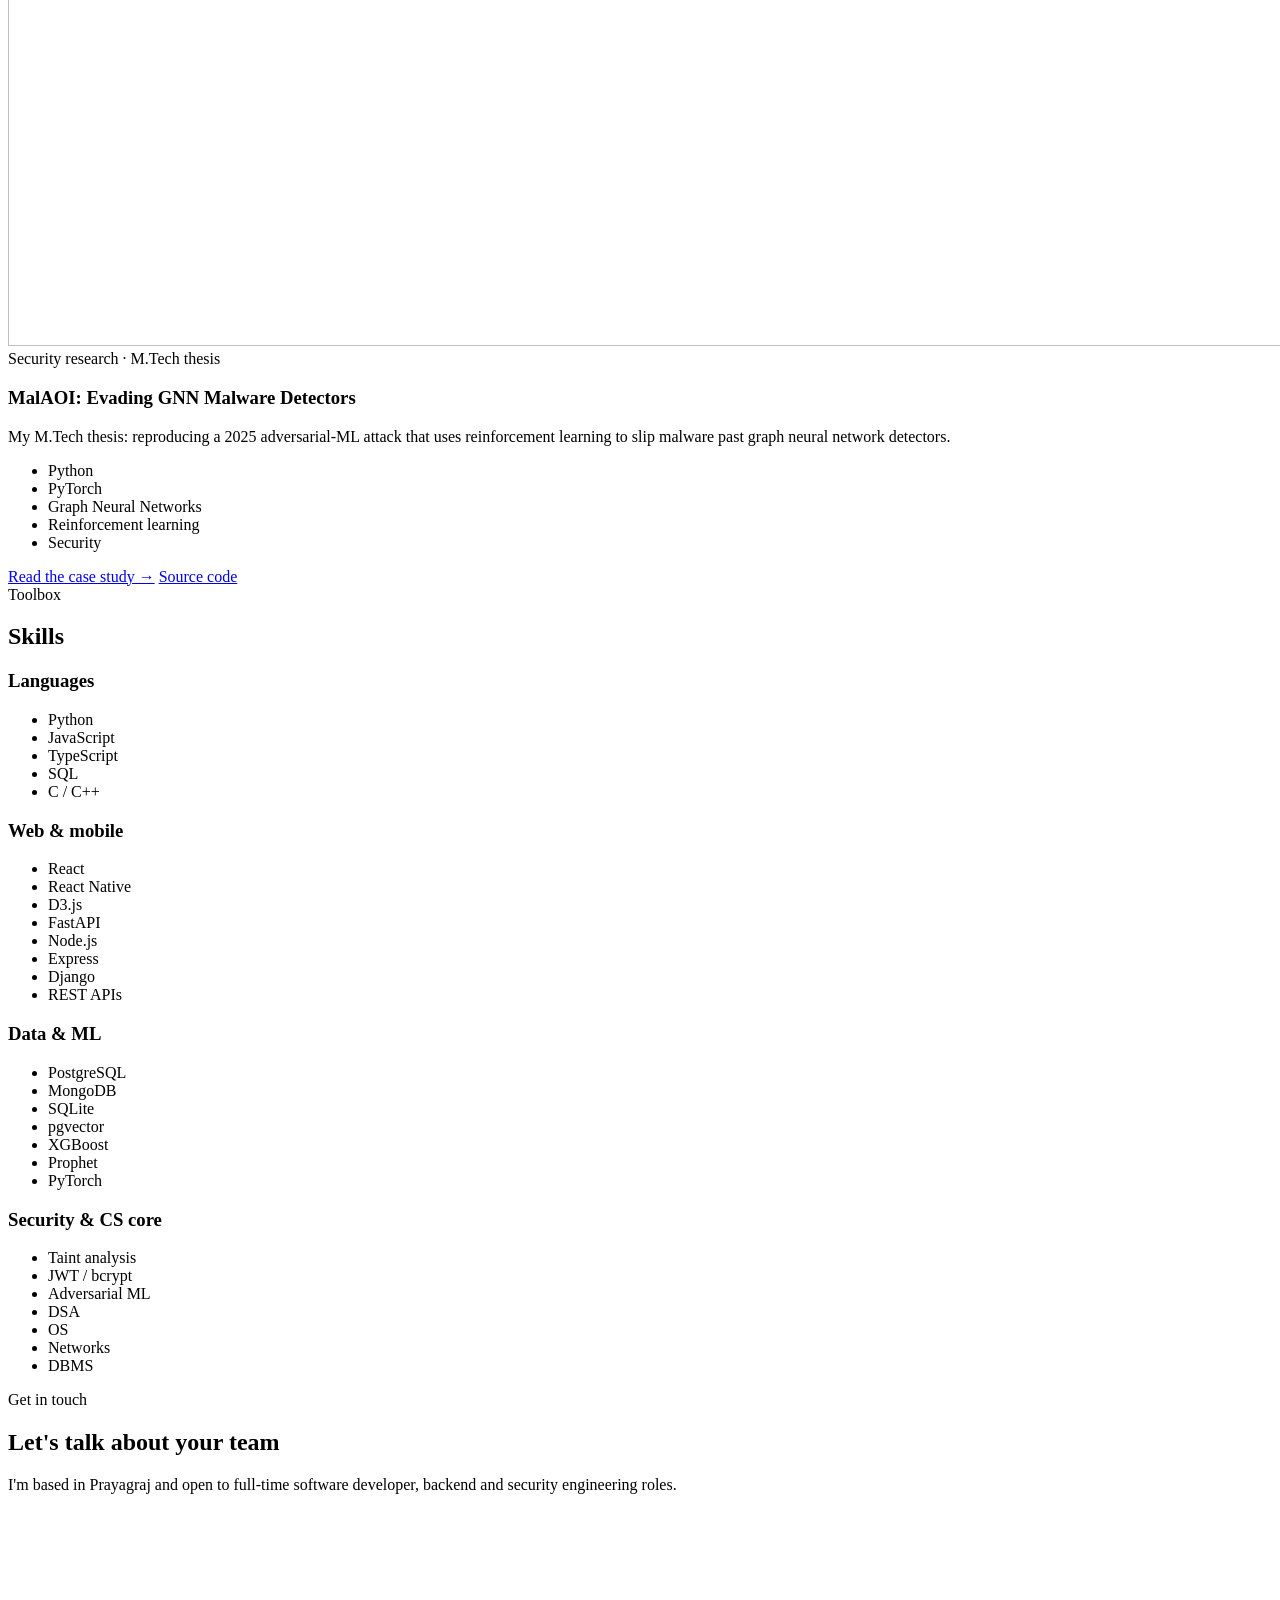
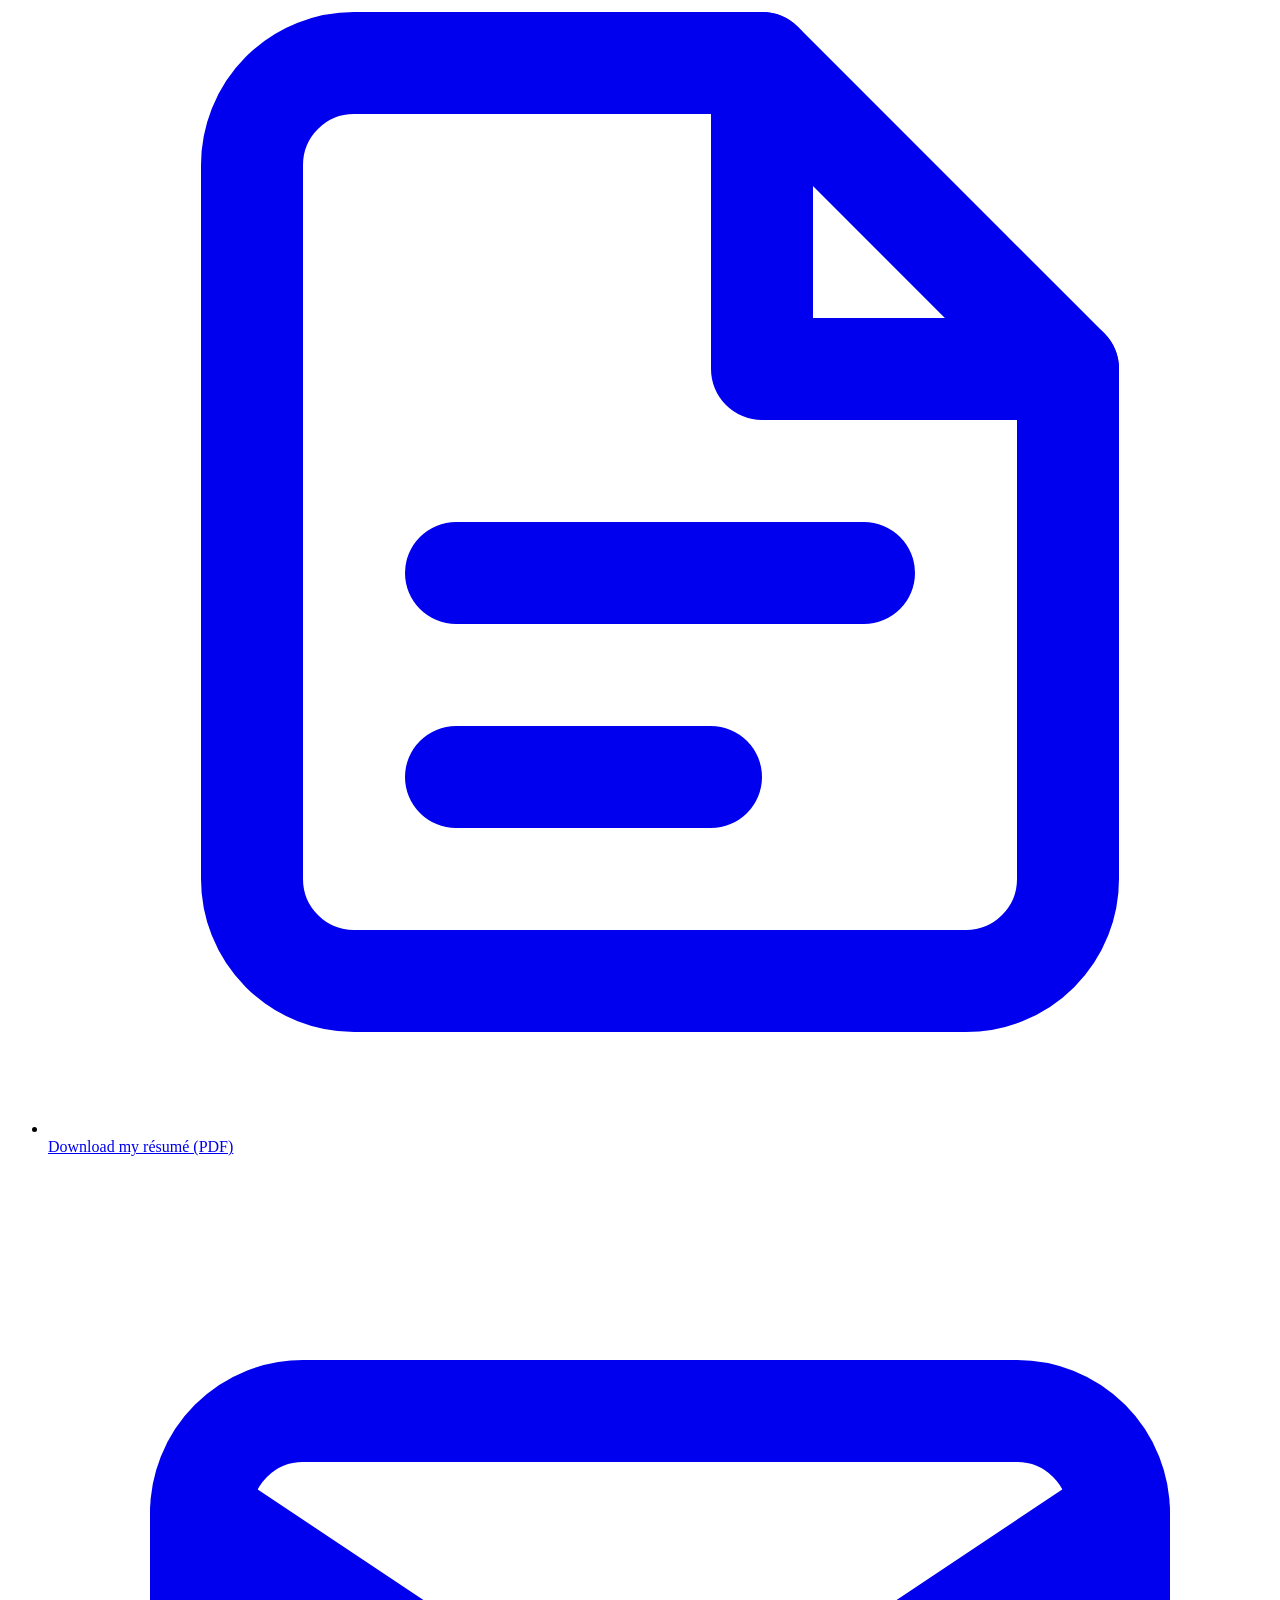
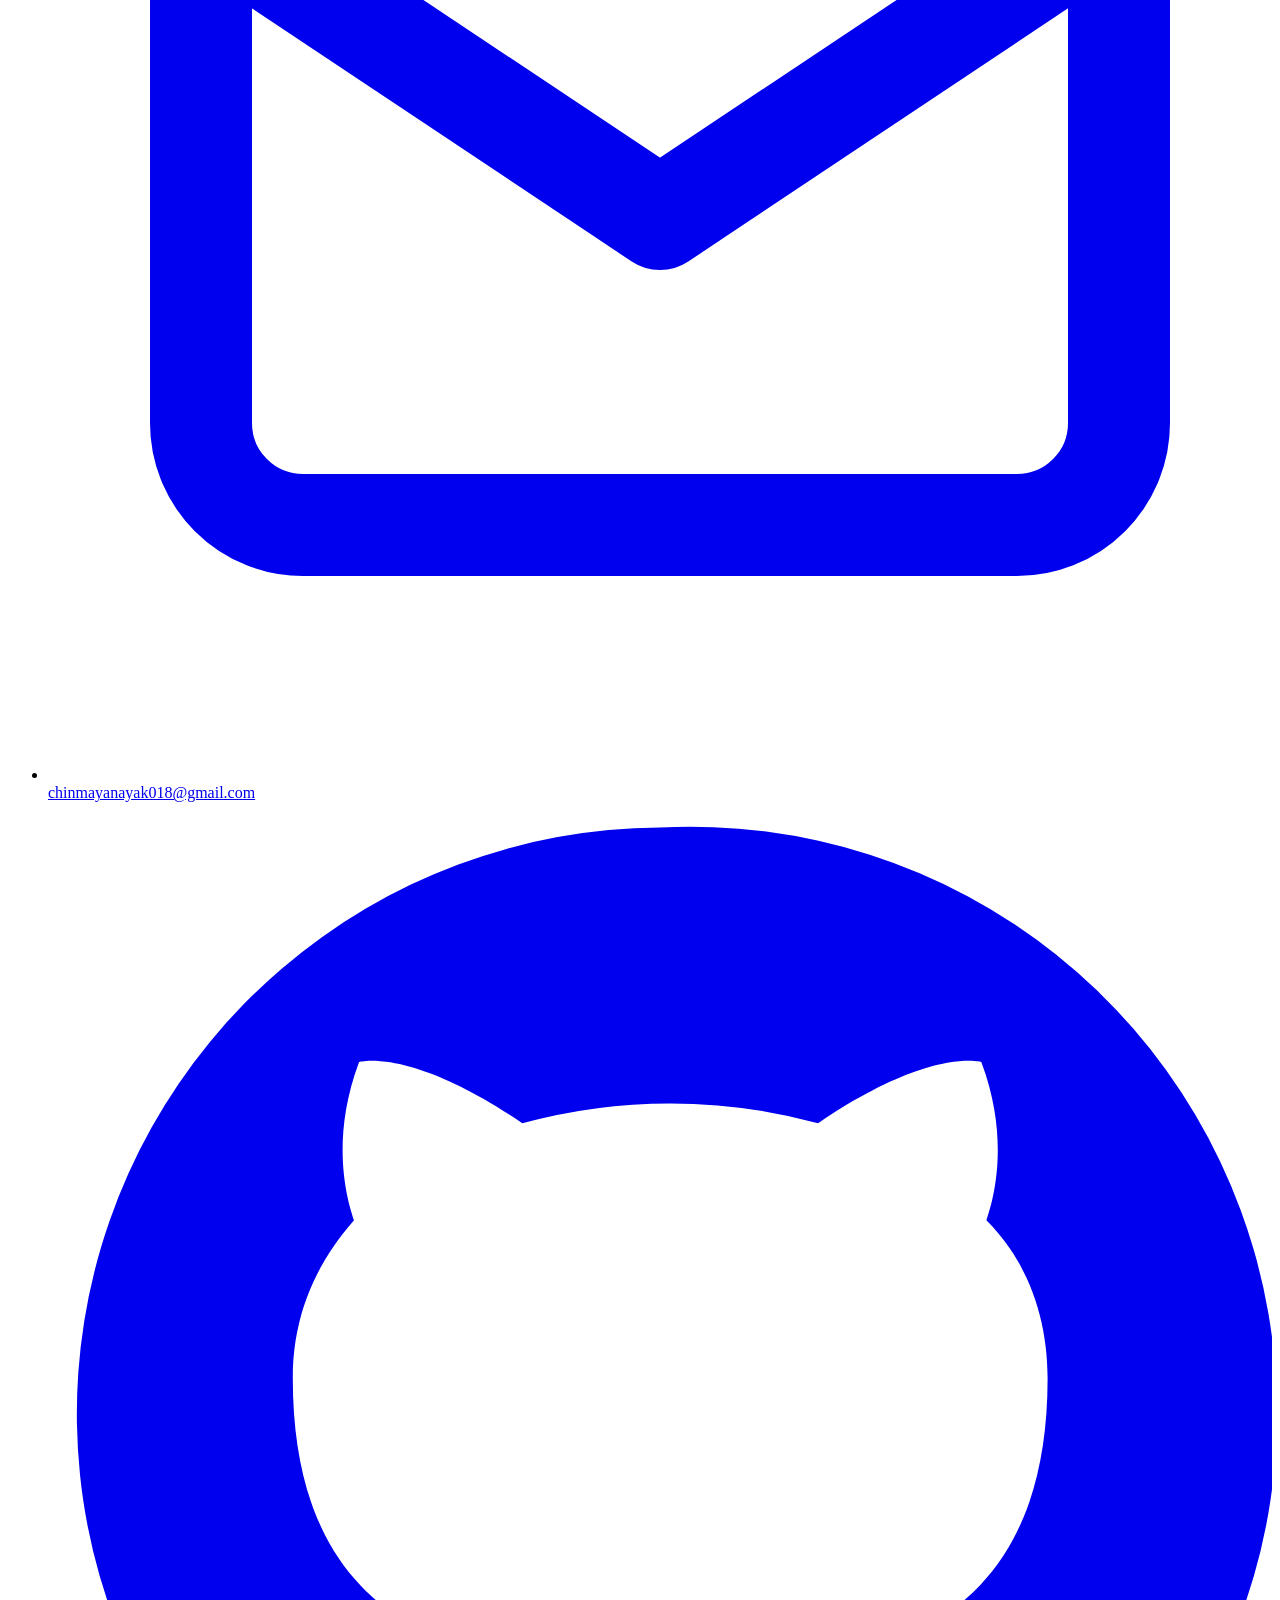
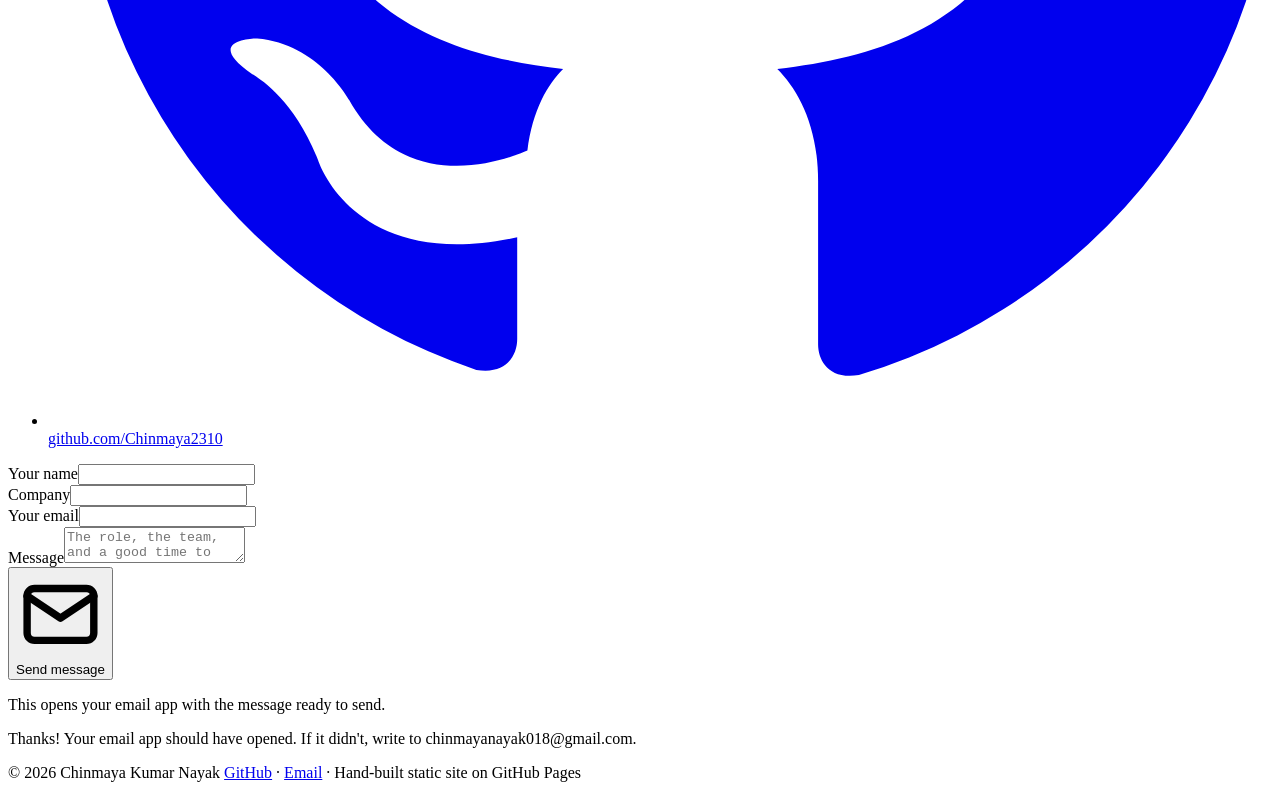
==== commit 6e9aa4d0: "Move portfolio to /portfolio/ (root now serves Generic Bachat)" ====
--- a/index.html
+++ b/index.html
@@ -7,44 +7,44 @@
   <meta name="description" content="Portfolio of Chinmaya Kumar Nayak, full-stack developer and M.Tech (Information Security) student at IIIT Allahabad. Paste a job description to see how my skills match, then explore project case studies.">
   <meta name="author" content="Chinmaya Kumar Nayak">
   <meta name="robots" content="index, follow">
-  <link rel="canonical" href="https://chinmaya2310.github.io/">
-  <link rel="icon" href="/assets/favicon.svg" type="image/svg+xml">
+  <link rel="canonical" href="https://chinmaya2310.github.io/portfolio/">
+  <link rel="icon" href="/portfolio/assets/favicon.svg" type="image/svg+xml">
   <meta name="theme-color" content="#0f766e">
   <meta property="og:type" content="profile">
   <meta property="og:site_name" content="Chinmaya Kumar Nayak">
   <meta property="og:title" content="Chinmaya Kumar Nayak | Full-Stack Developer (React, FastAPI) & Security Portfolio">
   <meta property="og:description" content="Portfolio of Chinmaya Kumar Nayak, full-stack developer and M.Tech (Information Security) student at IIIT Allahabad. Paste a job description to see how my skills match, then explore project case studies.">
-  <meta property="og:url" content="https://chinmaya2310.github.io/">
-  <meta property="og:image" content="https://chinmaya2310.github.io/assets/og-image.png">
+  <meta property="og:url" content="https://chinmaya2310.github.io/portfolio/">
+  <meta property="og:image" content="https://chinmaya2310.github.io/portfolio/assets/og-image.png">
   <meta property="og:image:width" content="1200">
   <meta property="og:image:height" content="630">
   <meta name="twitter:card" content="summary_large_image">
   <meta name="twitter:title" content="Chinmaya Kumar Nayak | Full-Stack Developer (React, FastAPI) & Security Portfolio">
   <meta name="twitter:description" content="Portfolio of Chinmaya Kumar Nayak, full-stack developer and M.Tech (Information Security) student at IIIT Allahabad. Paste a job description to see how my skills match, then explore project case studies.">
-  <meta name="twitter:image" content="https://chinmaya2310.github.io/assets/og-image.png">
+  <meta name="twitter:image" content="https://chinmaya2310.github.io/portfolio/assets/og-image.png">
   <meta name="google-site-verification" content="30sAjotF1Gglg-_EVpD2LCbYcUsk-VZQFdx3HA7s4Ac">
-  <script type="application/ld+json">{"@context": "https://schema.org", "@type": "Person", "@id": "https://chinmaya2310.github.io/#person", "name": "Chinmaya Kumar Nayak", "url": "https://chinmaya2310.github.io/", "image": "https://chinmaya2310.github.io/assets/og-image.png", "jobTitle": "Full-Stack Developer", "email": "mailto:chinmayanayak018@gmail.com", "alumniOf": [{"@type": "CollegeOrUniversity", "name": "Indian Institute of Information Technology, Allahabad"}, {"@type": "CollegeOrUniversity", "name": "New Horizon College of Engineering"}], "worksFor": {"@type": "Organization", "name": "Indian Institute of Information Technology, Allahabad"}, "knowsAbout": ["React", "TypeScript", "React Native", "FastAPI", "Node.js", "PostgreSQL", "MongoDB", "Information Security", "Application Security", "Machine Learning", "Time-series forecasting"], "sameAs": ["https://github.com/Chinmaya2310"]}</script>
-  <script type="application/ld+json">{"@context": "https://schema.org", "@type": "WebSite", "name": "Chinmaya Kumar Nayak Portfolio", "url": "https://chinmaya2310.github.io/"}</script>
-  <script type="application/ld+json">{"@context": "https://schema.org", "@type": "ItemList", "name": "Projects", "itemListElement": [{"@type": "ListItem", "position": 1, "url": "https://chinmaya2310.github.io/projects/codebase-understanding-engine/", "name": "Codebase Understanding Engine"}, {"@type": "ListItem", "position": 2, "url": "https://chinmaya2310.github.io/projects/pharma-prescriber-copilot/", "name": "Pharma Prescriber Analytics Copilot"}, {"@type": "ListItem", "position": 3, "url": "https://chinmaya2310.github.io/projects/safewalk-alzheimers-tracker/", "name": "SafeWalk: Alzheimer's Patient Tracker"}, {"@type": "ListItem", "position": 4, "url": "https://chinmaya2310.github.io/projects/malaoi-gnn-malware-evasion/", "name": "MalAOI: Evading GNN Malware Detectors"}]}</script>
+  <script type="application/ld+json">{"@context": "https://schema.org", "@type": "Person", "@id": "https://chinmaya2310.github.io/portfolio/#person", "name": "Chinmaya Kumar Nayak", "url": "https://chinmaya2310.github.io/portfolio/", "image": "https://chinmaya2310.github.io/portfolio/assets/og-image.png", "jobTitle": "Full-Stack Developer", "email": "mailto:chinmayanayak018@gmail.com", "alumniOf": [{"@type": "CollegeOrUniversity", "name": "Indian Institute of Information Technology, Allahabad"}, {"@type": "CollegeOrUniversity", "name": "New Horizon College of Engineering"}], "worksFor": {"@type": "Organization", "name": "Indian Institute of Information Technology, Allahabad"}, "knowsAbout": ["React", "TypeScript", "React Native", "FastAPI", "Node.js", "PostgreSQL", "MongoDB", "Information Security", "Application Security", "Machine Learning", "Time-series forecasting"], "sameAs": ["https://github.com/Chinmaya2310"]}</script>
+  <script type="application/ld+json">{"@context": "https://schema.org", "@type": "WebSite", "name": "Chinmaya Kumar Nayak Portfolio", "url": "https://chinmaya2310.github.io/portfolio/"}</script>
+  <script type="application/ld+json">{"@context": "https://schema.org", "@type": "ItemList", "name": "Projects", "itemListElement": [{"@type": "ListItem", "position": 1, "url": "https://chinmaya2310.github.io/portfolio/projects/codebase-understanding-engine/", "name": "Codebase Understanding Engine"}, {"@type": "ListItem", "position": 2, "url": "https://chinmaya2310.github.io/portfolio/projects/pharma-prescriber-copilot/", "name": "Pharma Prescriber Analytics Copilot"}, {"@type": "ListItem", "position": 3, "url": "https://chinmaya2310.github.io/portfolio/projects/safewalk-alzheimers-tracker/", "name": "SafeWalk: Alzheimer's Patient Tracker"}, {"@type": "ListItem", "position": 4, "url": "https://chinmaya2310.github.io/portfolio/projects/malaoi-gnn-malware-evasion/", "name": "MalAOI: Evading GNN Malware Detectors"}]}</script>
   <script>try{var t=localStorage.getItem('theme');if(t)document.documentElement.dataset.theme=t}catch(e){}</script>
-  <link rel="stylesheet" href="/assets/style.css">
+  <link rel="stylesheet" href="/portfolio/assets/style.css">
   <!-- Google Analytics 4 -->
   <script async src="https://www.googletagmanager.com/gtag/js?id=G-G5MBDW1E1F"></script>
   <script>window.dataLayer=window.dataLayer||[];function gtag(){dataLayer.push(arguments);}gtag('js',new Date());gtag('config','G-G5MBDW1E1F');</script>
-  <script src="/assets/main.js" defer></script>
+  <script src="/portfolio/assets/main.js" defer></script>
 </head>
 <body>
   <a class="skip" href="#main">Skip to content</a>
   <header class="site-header">
     <nav aria-label="Main navigation">
-      <a class="brand" href="/"><img src="/assets/avatar.svg" width="30" height="30" alt="">Chinmaya Nayak</a>
+      <a class="brand" href="/portfolio/"><img src="/portfolio/assets/avatar.svg" width="30" height="30" alt="">Chinmaya Nayak</a>
       <ul class="nav-links">
-        <li><a href="/#fit">Fit check</a></li>
-        <li><a href="/#projects">Projects</a></li>
-        <li><a href="/#skills">Skills</a></li>
-        <li><a href="/#contact">Contact</a></li>
+        <li><a href="/portfolio/#fit">Fit check</a></li>
+        <li><a href="/portfolio/#projects">Projects</a></li>
+        <li><a href="/portfolio/#skills">Skills</a></li>
+        <li><a href="/portfolio/#contact">Contact</a></li>
       </ul>
-      <a class="btn" href="/assets/Chinmaya_Nayak_Resume.pdf" download data-track="resume_header" style="padding:8px 14px;font-size:.9rem">Résumé</a>
+      <a class="btn" href="/portfolio/assets/Chinmaya_Nayak_Resume.pdf" download data-track="resume_header" style="padding:8px 14px;font-size:.9rem">Résumé</a>
       <button class="theme-toggle" type="button" aria-label="Switch between light and dark theme"><svg class="sun" viewBox="0 0 24 24" fill="none" stroke="currentColor" stroke-width="2" stroke-linecap="round" aria-hidden="true"><circle cx="12" cy="12" r="4"/><path d="M12 2v2M12 20v2M4.9 4.9l1.4 1.4M17.7 17.7l1.4 1.4M2 12h2M20 12h2M4.9 19.1l1.4-1.4M17.7 6.3l1.4-1.4"/></svg><svg class="moon" viewBox="0 0 24 24" fill="none" stroke="currentColor" stroke-width="2" stroke-linecap="round" stroke-linejoin="round" aria-hidden="true"><path d="M21 12.8A9 9 0 1 1 11.2 3a7 7 0 0 0 9.8 9.8z"/></svg></button>
     </nav>
   </header>
@@ -58,7 +58,7 @@
         <p class="lead">I'm Chinmaya Kumar Nayak. I ship web and mobile apps with React, TypeScript, FastAPI and Node.js, and I'm studying Cyber Laws &amp; Information Security at IIIT Allahabad, so security is part of how I build.</p>
         <div class="cta-row">
           <a class="btn" href="#fit" data-track="cta_hero_fit"><svg viewBox="0 0 24 24" fill="none" stroke="currentColor" stroke-width="2" stroke-linecap="round" aria-hidden="true"><circle cx="12" cy="12" r="9"/><circle cx="12" cy="12" r="5"/><circle cx="12" cy="12" r="1"/></svg>Check my fit for your role</a>
-          <a class="btn btn-ghost" href="/assets/Chinmaya_Nayak_Resume.pdf" download data-track="resume_hero"><svg viewBox="0 0 24 24" fill="none" stroke="currentColor" stroke-width="2" stroke-linecap="round" stroke-linejoin="round" aria-hidden="true"><path d="M12 3v12M7 10l5 5 5-5M5 21h14"/></svg>Download résumé</a>
+          <a class="btn btn-ghost" href="/portfolio/assets/Chinmaya_Nayak_Resume.pdf" download data-track="resume_hero"><svg viewBox="0 0 24 24" fill="none" stroke="currentColor" stroke-width="2" stroke-linecap="round" stroke-linejoin="round" aria-hidden="true"><path d="M12 3v12M7 10l5 5 5-5M5 21h14"/></svg>Download résumé</a>
         </div>
         <div class="stats">
           <div class="stat reveal"><b>4</b><span>case studies</span></div>
@@ -105,53 +105,53 @@
         </div>
         <div class="grid">
         <article class="card reveal">
-          <a class="thumb" href="/projects/codebase-understanding-engine/" tabindex="-1" aria-hidden="true"><img src="/assets/img/cover-cue.webp" width="1280" height="720" loading="lazy" alt=""></a>
+          <a class="thumb" href="/portfolio/projects/codebase-understanding-engine/" tabindex="-1" aria-hidden="true"><img src="/portfolio/assets/img/cover-cue.webp" width="1280" height="720" loading="lazy" alt=""></a>
           <div class="body">
             <div class="kicker">Developer tools · Security</div>
-            <h3><a href="/projects/codebase-understanding-engine/" style="color:inherit;text-decoration:none">Codebase Understanding Engine</a></h3>
+            <h3><a href="/portfolio/projects/codebase-understanding-engine/" style="color:inherit;text-decoration:none">Codebase Understanding Engine</a></h3>
             <p>Paste a GitHub URL and get an interactive call graph, plain-English Q&A over the code, dead-code detection and taint analysis for dangerous sinks.</p>
             <ul class="tags"><li>React</li><li>TypeScript</li><li>FastAPI</li><li>PostgreSQL + pgvector</li><li>Tree-sitter</li></ul>
             <div class="links">
-              <a href="/projects/codebase-understanding-engine/" data-track="case_study_cue">Read the case study →</a>
+              <a href="/portfolio/projects/codebase-understanding-engine/" data-track="case_study_cue">Read the case study →</a>
               <a href="https://github.com/Chinmaya2310/Codebase-Understanding-Engine" rel="noopener" data-track="project_cue">Source code</a>
             </div>
           </div>
         </article>
         <article class="card reveal">
-          <a class="thumb" href="/projects/pharma-prescriber-copilot/" tabindex="-1" aria-hidden="true"><img src="/assets/img/cover-pharma.webp" width="1280" height="720" loading="lazy" alt=""></a>
+          <a class="thumb" href="/portfolio/projects/pharma-prescriber-copilot/" tabindex="-1" aria-hidden="true"><img src="/portfolio/assets/img/cover-pharma.webp" width="1280" height="720" loading="lazy" alt=""></a>
           <div class="body">
             <div class="kicker">Data science · Analytics</div>
-            <h3><a href="/projects/pharma-prescriber-copilot/" style="color:inherit;text-decoration:none">Pharma Prescriber Analytics Copilot</a></h3>
+            <h3><a href="/portfolio/projects/pharma-prescriber-copilot/" style="color:inherit;text-decoration:none">Pharma Prescriber Analytics Copilot</a></h3>
             <p>Forecasting, segmentation and a plain-English text-to-SQL assistant over real CMS Medicare Part D data: 518,946 rows and 69.7M claims.</p>
             <ul class="tags"><li>Python</li><li>FastAPI</li><li>Streamlit</li><li>XGBoost</li><li>Prophet</li></ul>
             <div class="links">
-              <a href="/projects/pharma-prescriber-copilot/" data-track="case_study_pharma">Read the case study →</a>
+              <a href="/portfolio/projects/pharma-prescriber-copilot/" data-track="case_study_pharma">Read the case study →</a>
               <a href="https://github.com/Chinmaya2310/pharma-prescriber-copilot" rel="noopener" data-track="project_pharma">Source code</a>
             </div>
           </div>
         </article>
         <article class="card reveal">
-          <a class="thumb" href="/projects/safewalk-alzheimers-tracker/" tabindex="-1" aria-hidden="true"><img src="/assets/img/cover-safewalk.webp" width="1280" height="720" loading="lazy" alt=""></a>
+          <a class="thumb" href="/portfolio/projects/safewalk-alzheimers-tracker/" tabindex="-1" aria-hidden="true"><img src="/portfolio/assets/img/cover-safewalk.webp" width="1280" height="720" loading="lazy" alt=""></a>
           <div class="body">
             <div class="kicker">Mobile · Full stack</div>
-            <h3><a href="/projects/safewalk-alzheimers-tracker/" style="color:inherit;text-decoration:none">SafeWalk: Alzheimer's Patient Tracker</a></h3>
+            <h3><a href="/portfolio/projects/safewalk-alzheimers-tracker/" style="color:inherit;text-decoration:none">SafeWalk: Alzheimer's Patient Tracker</a></h3>
             <p>A React Native app that alerts a caregiver, with a live map link, the moment a patient walks outside a safe zone. Works with the screen off.</p>
             <ul class="tags"><li>React Native</li><li>Node.js</li><li>Express</li><li>MongoDB</li><li>JWT</li></ul>
             <div class="links">
-              <a href="/projects/safewalk-alzheimers-tracker/" data-track="case_study_safewalk">Read the case study →</a>
+              <a href="/portfolio/projects/safewalk-alzheimers-tracker/" data-track="case_study_safewalk">Read the case study →</a>
               <a href="https://github.com/Chinmaya2310/AlzeimerPatientTracker" rel="noopener" data-track="project_safewalk">Source code</a>
             </div>
           </div>
         </article>
         <article class="card reveal">
-          <a class="thumb" href="/projects/malaoi-gnn-malware-evasion/" tabindex="-1" aria-hidden="true"><img src="/assets/img/cover-malaoi.webp" width="1280" height="720" loading="lazy" alt=""></a>
+          <a class="thumb" href="/portfolio/projects/malaoi-gnn-malware-evasion/" tabindex="-1" aria-hidden="true"><img src="/portfolio/assets/img/cover-malaoi.webp" width="1280" height="720" loading="lazy" alt=""></a>
           <div class="body">
             <div class="kicker">Security research · M.Tech thesis</div>
-            <h3><a href="/projects/malaoi-gnn-malware-evasion/" style="color:inherit;text-decoration:none">MalAOI: Evading GNN Malware Detectors</a></h3>
+            <h3><a href="/portfolio/projects/malaoi-gnn-malware-evasion/" style="color:inherit;text-decoration:none">MalAOI: Evading GNN Malware Detectors</a></h3>
             <p>My M.Tech thesis: reproducing a 2025 adversarial-ML attack that uses reinforcement learning to slip malware past graph neural network detectors.</p>
             <ul class="tags"><li>Python</li><li>PyTorch</li><li>Graph Neural Networks</li><li>Reinforcement learning</li><li>Security</li></ul>
             <div class="links">
-              <a href="/projects/malaoi-gnn-malware-evasion/" data-track="case_study_malaoi">Read the case study →</a>
+              <a href="/portfolio/projects/malaoi-gnn-malware-evasion/" data-track="case_study_malaoi">Read the case study →</a>
               <a href="https://github.com/Chinmaya2310/MalAOI-" rel="noopener" data-track="project_malaoi">Source code</a>
             </div>
           </div>
@@ -182,7 +182,7 @@
           <h2 id="contact-title">Let's talk about your team</h2>
           <p class="muted">I'm based in Prayagraj and open to full-time software developer, backend and security engineering roles.</p>
           <ul class="contact-list">
-            <li><a href="/assets/Chinmaya_Nayak_Resume.pdf" download data-track="resume_contact"><svg viewBox="0 0 24 24" fill="none" stroke="currentColor" stroke-width="2" stroke-linecap="round" stroke-linejoin="round" aria-hidden="true"><path d="M14 3H6a2 2 0 0 0-2 2v14a2 2 0 0 0 2 2h12a2 2 0 0 0 2-2V9z"/><path d="M14 3v6h6M8 13h8M8 17h5"/></svg>Download my résumé (PDF)</a></li>
+            <li><a href="/portfolio/assets/Chinmaya_Nayak_Resume.pdf" download data-track="resume_contact"><svg viewBox="0 0 24 24" fill="none" stroke="currentColor" stroke-width="2" stroke-linecap="round" stroke-linejoin="round" aria-hidden="true"><path d="M14 3H6a2 2 0 0 0-2 2v14a2 2 0 0 0 2 2h12a2 2 0 0 0 2-2V9z"/><path d="M14 3v6h6M8 13h8M8 17h5"/></svg>Download my résumé (PDF)</a></li>
             <li><a href="mailto:chinmayanayak018@gmail.com" data-track="contact_email"><svg viewBox="0 0 24 24" fill="none" stroke="currentColor" stroke-width="2" stroke-linecap="round" stroke-linejoin="round" aria-hidden="true"><rect x="3" y="5" width="18" height="14" rx="2"/><path d="m3 7 9 6 9-6"/></svg>chinmayanayak018@gmail.com</a></li>
             <li><a href="https://github.com/Chinmaya2310" rel="noopener" data-track="contact_github"><svg viewBox="0 0 24 24" fill="currentColor" aria-hidden="true"><path d="M12 .5a11.5 11.5 0 0 0-3.6 22.4c.6.1.8-.3.8-.6v-2c-3.2.7-3.9-1.5-3.9-1.5-.5-1.3-1.3-1.7-1.3-1.7-1-.7.1-.7.1-.7 1.2.1 1.8 1.2 1.8 1.2 1 1.8 2.8 1.3 3.5 1 .1-.8.4-1.3.7-1.6-2.6-.3-5.3-1.3-5.3-5.7 0-1.3.5-2.3 1.2-3.1-.1-.3-.5-1.5.1-3.1 0 0 1-.3 3.2 1.2a11 11 0 0 1 5.8 0c2.2-1.5 3.2-1.2 3.2-1.2.6 1.6.2 2.8.1 3.1.8.8 1.2 1.9 1.2 3.1 0 4.4-2.7 5.4-5.3 5.7.4.4.8 1.1.8 2.2v3.2c0 .3.2.7.8.6A11.5 11.5 0 0 0 12 .5z"/></svg>github.com/Chinmaya2310</a></li>
           </ul>
